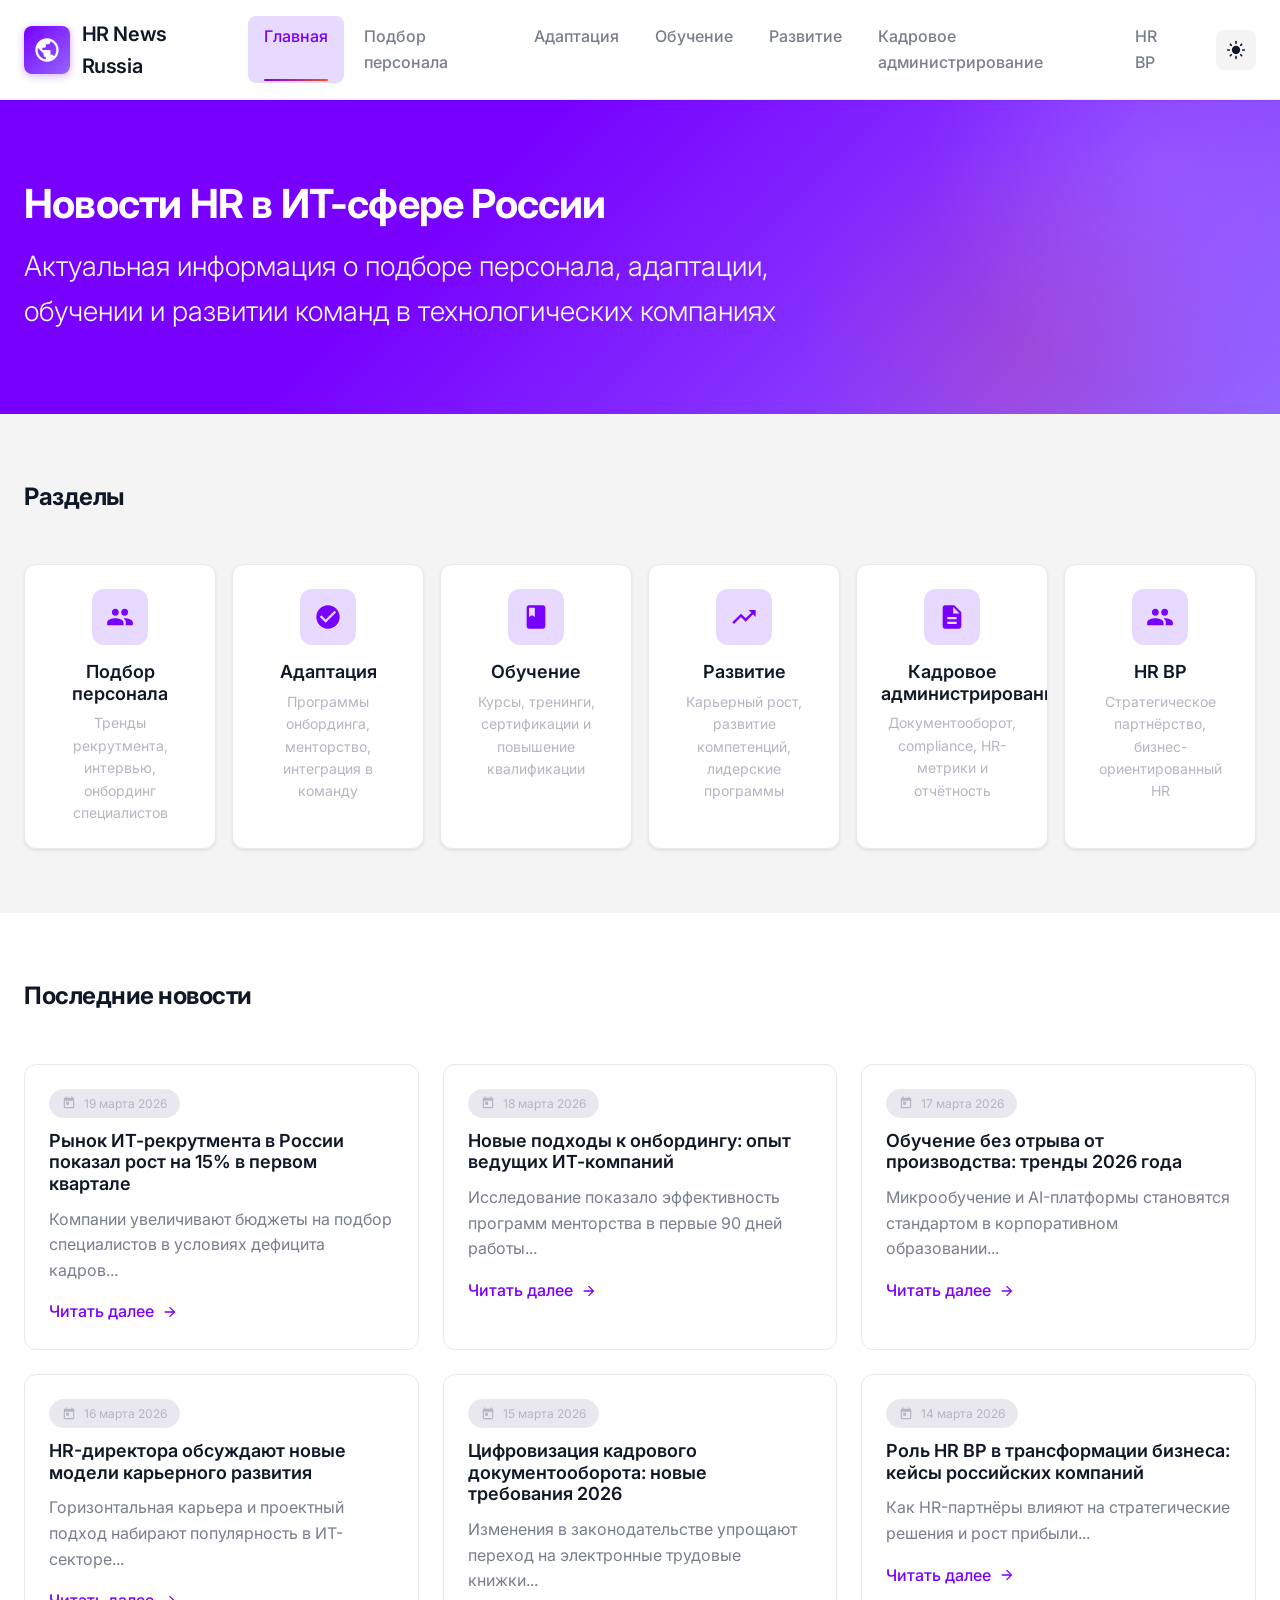
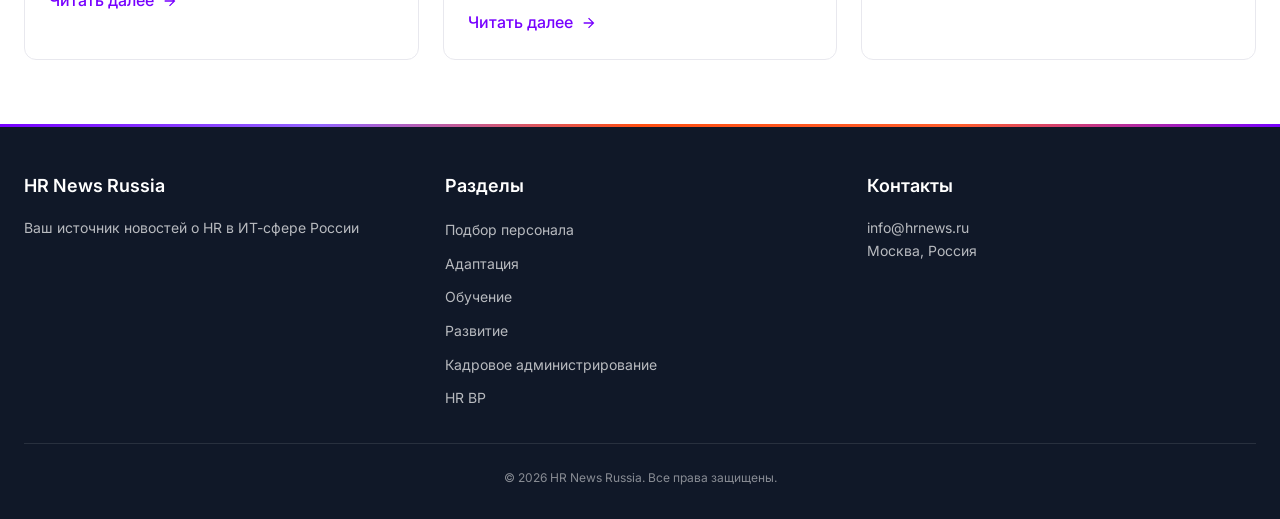
==== index.html @ 778531fd "Initial commit: HR News Russia website with Rostelecom design system" ====
<!DOCTYPE html>
<html lang="ru">
<head>
    <meta charset="UTF-8">
    <meta name="viewport" content="width=device-width, initial-scale=1.0">
    <title>HR News Russia — Новости HR в ИТ</title>
    <link rel="stylesheet" href="styles/main.css">
    <link rel="preconnect" href="https://fonts.googleapis.com">
    <link rel="preconnect" href="https://fonts.gstatic.com" crossorigin>
    <link href="https://fonts.googleapis.com/css2?family=Inter:wght@300;400;500;600;700&display=swap" rel="stylesheet">
</head>
<body>
    <!-- Header -->
    <header class="header">
        <div class="container">
            <div class="header-content">
                <div class="logo">
                    <div class="logo-icon">
                        <svg viewBox="0 0 24 24" xmlns="http://www.w3.org/2000/svg">
                            <path d="M12 2C6.48 2 2 6.48 2 12s4.48 10 10 10 10-4.48 10-10S17.52 2 12 2zm-1 17.93c-3.95-.49-7-3.85-7-7.93 0-.62.08-1.21.21-1.79L9 15v1c0 1.1.9 2 2 2v1.93zm6.9-2.54c-.26-.81-1-1.39-1.9-1.39h-1v-3c0-.55-.45-1-1-1H8v-2h2c.55 0 1-.45 1-1V7h2c1.1 0 2-.9 2-2v-.41c2.93 1.19 5 4.06 5 7.41 0 2.08-.8 3.97-2.1 5.39z"/>
                        </svg>
                    </div>
                    <span class="logo-text">HR News Russia</span>
                </div>
                <nav class="nav">
                    <a href="index.html" class="nav-link active">Главная</a>
                    <a href="pages/recruitment.html" class="nav-link">Подбор персонала</a>
                    <a href="pages/adaptation.html" class="nav-link">Адаптация</a>
                    <a href="pages/training.html" class="nav-link">Обучение</a>
                    <a href="pages/development.html" class="nav-link">Развитие</a>
                    <a href="pages/hr-admin.html" class="nav-link">Кадровое администрирование</a>
                    <a href="pages/hr-bp.html" class="nav-link">HR BP</a>
                </nav>
                <div style="display: flex; gap: 8px; align-items: center;">
                    <button class="theme-toggle" id="themeToggle" aria-label="Переключить тему">
                        <svg class="sun-icon" viewBox="0 0 24 24" xmlns="http://www.w3.org/2000/svg">
                            <path d="M12 7c-2.76 0-5 2.24-5 5s2.24 5 5 5 5-2.24 5-5-2.24-5-5-5zM2 13h2c.55 0 1-.45 1-1s-.45-1-1-1H2c-.55 0-1 .45-1 1s.45 1 1 1zm18 0h2c.55 0 1-.45 1-1s-.45-1-1-1h-2c-.55 0-1 .45-1 1s.45 1 1 1zM11 2v2c0 .55.45 1 1 1s1-.45 1-1V2c0-.55-.45-1-1-1s-1 .45-1 1zm0 18v2c0 .55.45 1 1 1s1-.45 1-1v-2c0-.55-.45-1-1-1s-1 .45-1 1zM5.99 4.58c-.39-.39-1.03-.39-1.41 0-.39.39-.39 1.03 0 1.41l1.06 1.06c.39.39 1.03.39 1.41 0s.39-1.03 0-1.41L5.99 4.58zm12.37 12.37c-.39-.39-1.03-.39-1.41 0-.39.39-.39 1.03 0 1.41l1.06 1.06c.39.39 1.03.39 1.41 0 .39-.39.39-1.03 0-1.41l-1.06-1.06zm1.06-10.96c.39-.39.39-1.03 0-1.41-.39-.39-1.03-.39-1.41 0l-1.06 1.06c-.39.39-.39 1.03 0 1.41s1.03.39 1.41 0l1.06-1.06zM7.05 18.36c.39-.39.39-1.03 0-1.41-.39-.39-1.03-.39-1.41 0l-1.06 1.06c-.39.39-.39 1.03 0 1.41s1.03.39 1.41 0l1.06-1.06z"/>
                        </svg>
                        <svg class="moon-icon" viewBox="0 0 24 24" xmlns="http://www.w3.org/2000/svg" style="display: none;">
                            <path d="M12 3c-4.97 0-9 4.03-9 9s4.03 9 9 9 9-4.03 9-9c0-.46-.04-.92-.1-1.36-.98 1.37-2.58 2.26-4.4 2.26-2.98 0-5.4-2.42-5.4-5.4 0-1.81.89-3.42 2.26-4.4-.44-.06-.9-.1-1.36-.1z"/>
                        </svg>
                    </button>
                    <button class="mobile-menu-btn" aria-label="Меню">
                        <span></span>
                        <span></span>
                        <span></span>
                    </button>
                </div>
            </div>
        </div>
    </header>

    <!-- Hero Section -->
    <section class="hero">
        <div class="container">
            <div class="hero-content">
                <h1 class="hero-title">Новости HR в ИТ-сфере России</h1>
                <p class="hero-subtitle">Актуальная информация о подборе персонала, адаптации, обучении и развитии команд в технологических компаниях</p>
            </div>
        </div>
    </section>

    <!-- Categories Grid -->
    <section class="categories">
        <div class="container">
            <h2 class="section-title">Разделы</h2>
            <div class="categories-grid stagger-animation">
                <a href="pages/recruitment.html" class="category-card">
                    <div class="category-icon">
                        <svg viewBox="0 0 24 24" xmlns="http://www.w3.org/2000/svg">
                            <path d="M16 11c1.66 0 2.99-1.34 2.99-3S17.66 5 16 5c-1.66 0-3 1.34-3 3s1.34 3 3 3zm-8 0c1.66 0 2.99-1.34 2.99-3S9.66 5 8 5C6.34 5 5 6.34 5 8s1.34 3 3 3zm0 2c-2.33 0-7 1.17-7 3.5V19h14v-2.5c0-2.33-4.67-3.5-7-3.5zm8 0c-.29 0-.62.02-.97.05 1.16.84 1.97 1.97 1.97 3.45V19h6v-2.5c0-2.33-4.67-3.5-7-3.5z"/>
                        </svg>
                    </div>
                    <h3 class="category-title">Подбор персонала</h3>
                    <p class="category-desc">Тренды рекрутмента, интервью, онбординг специалистов</p>
                </a>
                <a href="pages/adaptation.html" class="category-card">
                    <div class="category-icon">
                        <svg viewBox="0 0 24 24" xmlns="http://www.w3.org/2000/svg">
                            <path d="M12 2C6.48 2 2 6.48 2 12s4.48 10 10 10 10-4.48 10-10S17.52 2 12 2zm-2 15l-5-5 1.41-1.41L10 14.17l7.59-7.59L19 8l-9 9z"/>
                        </svg>
                    </div>
                    <h3 class="category-title">Адаптация</h3>
                    <p class="category-desc">Программы онбординга, менторство, интеграция в команду</p>
                </a>
                <a href="pages/training.html" class="category-card">
                    <div class="category-icon">
                        <svg viewBox="0 0 24 24" xmlns="http://www.w3.org/2000/svg">
                            <path d="M18 2H6c-1.1 0-2 .9-2 2v16c0 1.1.9 2 2 2h12c1.1 0 2-.9 2-2V4c0-1.1-.9-2-2-2zM6 4h5v8l-2.5-1.5L6 12V4z"/>
                        </svg>
                    </div>
                    <h3 class="category-title">Обучение</h3>
                    <p class="category-desc">Курсы, тренинги, сертификации и повышение квалификации</p>
                </a>
                <a href="pages/development.html" class="category-card">
                    <div class="category-icon">
                        <svg viewBox="0 0 24 24" xmlns="http://www.w3.org/2000/svg">
                            <path d="M16 6l2.29 2.29-4.88 4.88-4-4L2 16.59 3.41 18l6-6 4 4 6.3-6.29L22 12V6z"/>
                        </svg>
                    </div>
                    <h3 class="category-title">Развитие</h3>
                    <p class="category-desc">Карьерный рост, развитие компетенций, лидерские программы</p>
                </a>
                <a href="pages/hr-admin.html" class="category-card">
                    <div class="category-icon">
                        <svg viewBox="0 0 24 24" xmlns="http://www.w3.org/2000/svg">
                            <path d="M14 2H6c-1.1 0-1.99.9-1.99 2L4 20c0 1.1.89 2 1.99 2H18c1.1 0 2-.9 2-2V8l-6-6zm2 16H8v-2h8v2zm0-4H8v-2h8v2zm-3-5V3.5L18.5 9H13z"/>
                        </svg>
                    </div>
                    <h3 class="category-title">Кадровое администрирование</h3>
                    <p class="category-desc">Документооборот, compliance, HR-метрики и отчётность</p>
                </a>
                <a href="pages/hr-bp.html" class="category-card">
                    <div class="category-icon">
                        <svg viewBox="0 0 24 24" xmlns="http://www.w3.org/2000/svg">
                            <path d="M16 11c1.66 0 2.99-1.34 2.99-3S17.66 5 16 5c-1.66 0-3 1.34-3 3s1.34 3 3 3zm-8 0c1.66 0 2.99-1.34 2.99-3S9.66 5 8 5C6.34 5 5 6.34 5 8s1.34 3 3 3zm0 2c-2.33 0-7 1.17-7 3.5V19h14v-2.5c0-2.33-4.67-3.5-7-3.5zm8 0c-.29 0-.62.02-.97.05 1.16.84 1.97 1.97 1.97 3.45V19h6v-2.5c0-2.33-4.67-3.5-7-3.5z"/>
                        </svg>
                    </div>
                    <h3 class="category-title">HR BP</h3>
                    <p class="category-desc">Стратегическое партнёрство, бизнес-ориентированный HR</p>
                </a>
            </div>
        </div>
    </section>

    <!-- Latest News -->
    <section class="latest-news">
        <div class="container">
            <h2 class="section-title">Последние новости</h2>
            <div class="news-grid stagger-animation">
                <article class="news-card animate-fade-in-up">
                    <div class="news-date">
                        <svg viewBox="0 0 24 24" xmlns="http://www.w3.org/2000/svg">
                            <path d="M19 3h-1V1h-2v2H8V1H6v2H5c-1.11 0-1.99.9-1.99 2L3 19c0 1.1.89 2 2 2h14c1.1 0 2-.9 2-2V5c0-1.1-.9-2-2-2zm0 16H5V8h14v11zM7 10h5v5H7z"/>
                        </svg>
                        19 марта 2026
                    </div>
                    <h3 class="news-title">Рынок ИТ-рекрутмента в России показал рост на 15% в первом квартале</h3>
                    <p class="news-excerpt">Компании увеличивают бюджеты на подбор специалистов в условиях дефицита кадров...</p>
                    <a href="pages/recruitment.html" class="news-link">
                        Читать далее
                        <svg viewBox="0 0 24 24" xmlns="http://www.w3.org/2000/svg">
                            <path d="M12 4l-1.41 1.41L16.17 11H4v2h12.17l-5.58 5.59L12 20l8-8z"/>
                        </svg>
                    </a>
                </article>
                <article class="news-card animate-fade-in-up">
                    <div class="news-date">
                        <svg viewBox="0 0 24 24" xmlns="http://www.w3.org/2000/svg">
                            <path d="M19 3h-1V1h-2v2H8V1H6v2H5c-1.11 0-1.99.9-1.99 2L3 19c0 1.1.89 2 2 2h14c1.1 0 2-.9 2-2V5c0-1.1-.9-2-2-2zm0 16H5V8h14v11zM7 10h5v5H7z"/>
                        </svg>
                        18 марта 2026
                    </div>
                    <h3 class="news-title">Новые подходы к онбордингу: опыт ведущих ИТ-компаний</h3>
                    <p class="news-excerpt">Исследование показало эффективность программ менторства в первые 90 дней работы...</p>
                    <a href="pages/adaptation.html" class="news-link">
                        Читать далее
                        <svg viewBox="0 0 24 24" xmlns="http://www.w3.org/2000/svg">
                            <path d="M12 4l-1.41 1.41L16.17 11H4v2h12.17l-5.58 5.59L12 20l8-8z"/>
                        </svg>
                    </a>
                </article>
                <article class="news-card animate-fade-in-up">
                    <div class="news-date">
                        <svg viewBox="0 0 24 24" xmlns="http://www.w3.org/2000/svg">
                            <path d="M19 3h-1V1h-2v2H8V1H6v2H5c-1.11 0-1.99.9-1.99 2L3 19c0 1.1.89 2 2 2h14c1.1 0 2-.9 2-2V5c0-1.1-.9-2-2-2zm0 16H5V8h14v11zM7 10h5v5H7z"/>
                        </svg>
                        17 марта 2026
                    </div>
                    <h3 class="news-title">Обучение без отрыва от производства: тренды 2026 года</h3>
                    <p class="news-excerpt">Микрообучение и AI-платформы становятся стандартом в корпоративном образовании...</p>
                    <a href="pages/training.html" class="news-link">
                        Читать далее
                        <svg viewBox="0 0 24 24" xmlns="http://www.w3.org/2000/svg">
                            <path d="M12 4l-1.41 1.41L16.17 11H4v2h12.17l-5.58 5.59L12 20l8-8z"/>
                        </svg>
                    </a>
                </article>
                <article class="news-card animate-fade-in-up">
                    <div class="news-date">
                        <svg viewBox="0 0 24 24" xmlns="http://www.w3.org/2000/svg">
                            <path d="M19 3h-1V1h-2v2H8V1H6v2H5c-1.11 0-1.99.9-1.99 2L3 19c0 1.1.89 2 2 2h14c1.1 0 2-.9 2-2V5c0-1.1-.9-2-2-2zm0 16H5V8h14v11zM7 10h5v5H7z"/>
                        </svg>
                        16 марта 2026
                    </div>
                    <h3 class="news-title">HR-директора обсуждают новые модели карьерного развития</h3>
                    <p class="news-excerpt">Горизонтальная карьера и проектный подход набирают популярность в ИТ-секторе...</p>
                    <a href="pages/development.html" class="news-link">
                        Читать далее
                        <svg viewBox="0 0 24 24" xmlns="http://www.w3.org/2000/svg">
                            <path d="M12 4l-1.41 1.41L16.17 11H4v2h12.17l-5.58 5.59L12 20l8-8z"/>
                        </svg>
                    </a>
                </article>
                <article class="news-card animate-fade-in-up">
                    <div class="news-date">
                        <svg viewBox="0 0 24 24" xmlns="http://www.w3.org/2000/svg">
                            <path d="M19 3h-1V1h-2v2H8V1H6v2H5c-1.11 0-1.99.9-1.99 2L3 19c0 1.1.89 2 2 2h14c1.1 0 2-.9 2-2V5c0-1.1-.9-2-2-2zm0 16H5V8h14v11zM7 10h5v5H7z"/>
                        </svg>
                        15 марта 2026
                    </div>
                    <h3 class="news-title">Цифровизация кадрового документооборота: новые требования 2026</h3>
                    <p class="news-excerpt">Изменения в законодательстве упрощают переход на электронные трудовые книжки...</p>
                    <a href="pages/hr-admin.html" class="news-link">
                        Читать далее
                        <svg viewBox="0 0 24 24" xmlns="http://www.w3.org/2000/svg">
                            <path d="M12 4l-1.41 1.41L16.17 11H4v2h12.17l-5.58 5.59L12 20l8-8z"/>
                        </svg>
                    </a>
                </article>
                <article class="news-card animate-fade-in-up">
                    <div class="news-date">
                        <svg viewBox="0 0 24 24" xmlns="http://www.w3.org/2000/svg">
                            <path d="M19 3h-1V1h-2v2H8V1H6v2H5c-1.11 0-1.99.9-1.99 2L3 19c0 1.1.89 2 2 2h14c1.1 0 2-.9 2-2V5c0-1.1-.9-2-2-2zm0 16H5V8h14v11zM7 10h5v5H7z"/>
                        </svg>
                        14 марта 2026
                    </div>
                    <h3 class="news-title">Роль HR BP в трансформации бизнеса: кейсы российских компаний</h3>
                    <p class="news-excerpt">Как HR-партнёры влияют на стратегические решения и рост прибыли...</p>
                    <a href="pages/hr-bp.html" class="news-link">
                        Читать далее
                        <svg viewBox="0 0 24 24" xmlns="http://www.w3.org/2000/svg">
                            <path d="M12 4l-1.41 1.41L16.17 11H4v2h12.17l-5.58 5.59L12 20l8-8z"/>
                        </svg>
                    </a>
                </article>
            </div>
        </div>
    </section>

    <!-- Footer -->
    <footer class="footer">
        <div class="container">
            <div class="footer-content">
                <div class="footer-section">
                    <h4>HR News Russia</h4>
                    <p>Ваш источник новостей о HR в ИТ-сфере России</p>
                </div>
                <div class="footer-section">
                    <h4>Разделы</h4>
                    <ul>
                        <li><a href="pages/recruitment.html">Подбор персонала</a></li>
                        <li><a href="pages/adaptation.html">Адаптация</a></li>
                        <li><a href="pages/training.html">Обучение</a></li>
                        <li><a href="pages/development.html">Развитие</a></li>
                        <li><a href="pages/hr-admin.html">Кадровое администрирование</a></li>
                        <li><a href="pages/hr-bp.html">HR BP</a></li>
                    </ul>
                </div>
                <div class="footer-section">
                    <h4>Контакты</h4>
                    <p>info@hrnews.ru</p>
                    <p>Москва, Россия</p>
                </div>
            </div>
            <div class="footer-bottom">
                <p>&copy; 2026 HR News Russia. Все права защищены.</p>
            </div>
        </div>
    </footer>

    <script src="scripts/main.js"></script>
</body>
</html>
---- styles/main.css ----
/* ===================================
   HR News Russia — Rostelecom Design System
   https://design.rt.ru/gen2/
   
   Цветовая схема: Комплементарная (Purple + Orange-Red)
   Правило 60-30-10: 60% основной, 30% вторичный, 10% акцент
   =================================== */

/* ===================================
   CSS Variables — Rostelecom Theme
   =================================== */
:root {
    /* ===== Primary Colors — Rostelecom Official Palette ===== */
    /* Primary 1 (Purple) — основной брендовый цвет */
    --primary-1-day: #7700FF;
    --primary-1-night: #9466FF;
    --primary-1-light: #B380FF;
    --primary-1-lighter: #D4B3FF;
    --primary-1-lightest: #E8D9FF;
    
    /* Primary 2 (Orange-Red) — вторичный брендовый цвет */
    --primary-2-day: #FF4F12;
    --primary-2-night: #FF5E2D;
    --primary-2-light: #FF7A50;
    --primary-2-lighter: #FF9B7A;
    --primary-2-lightest: #FFC4B3;
    
    /* ===== Secondary Colors — Rostelecom Official Palette ===== */
    /* Secondary 1 (Teal/Green) */
    --secondary-1-day: #29CCA3;
    --secondary-1-night: #16D9A6;
    --secondary-1-light: #4AE5B8;
    --secondary-1-lighter: #7EEFD0;
    --secondary-1-lightest: #B8F8E8;
    
    /* Secondary 2 (Blue) */
    --secondary-2-day: #2F9AFF;
    --secondary-2-night: #40A2FF;
    --secondary-2-light: #5AADFF;
    --secondary-2-lighter: #85C2FF;
    --secondary-2-lightest: #BDE0FF;
    
    /* ===== System UI Colors — Rostelecom Official Palette ===== */
    /* Success (Green) */
    --success-day: #00D359;
    --success-night: #26DA72;
    --success-light: #4AE58A;
    --success-bg: #E6F9ED;
    
    /* Error (Red) */
    --error-day: #FF0C0C;
    --error-night: #FF4747;
    --error-light: #FF6B6B;
    --error-bg: #FFE6E6;
    
    /* Warning (Yellow/Amber) */
    --warning-day: #FFB608;
    --warning-night: #FFCA00;
    --warning-light: #FFD633;
    --warning-bg: #FFF8E6;
    
    /* Info (Blue) */
    --info-day: #0042ED;
    --info-night: #4075FF;
    --info-light: #6B91FF;
    --info-bg: #E6EBFF;
    
    /* ===== Grayscale Palette — Rostelecom Official ===== */
    --black: #101828;        /* 100% */
    --grey-95: #1D2533;      /* 95% */
    --grey-90: #272F3D;      /* 90% */
    --grey-80: #3D4555;      /* 80% */
    --grey-60: #797E8B;      /* 60% */
    --grey-40: #B5B7C0;      /* 40% */
    --grey-20: #D3D4DB;      /* 20% */
    --grey-10: #E8E8EE;      /* 10% */
    --grey-5: #F4F4F5;       /* 5% */
    --white: #FFFFFF;        /* 0% */
    
    /* ===== Transparent Palette — For Light Theme ===== */
    --transparent-100: rgba(16, 24, 40, 1);
    --transparent-75: rgba(16, 24, 40, 0.7);
    --transparent-50: rgba(16, 24, 40, 0.5);
    --transparent-25: rgba(16, 24, 40, 0.25);
    --transparent-10: rgba(16, 24, 40, 0.1);
    --transparent-5: rgba(16, 24, 40, 0.05);
    --transparent-3: rgba(16, 24, 40, 0.025);
    
    /* ===== Semantic Color Variables — Rostelecom IT Company Scheme ===== */
    /* Primary: Purple — креативность, инновации, технологии */
    --color-primary: var(--primary-1-day);
    --color-primary-hover: var(--primary-1-light);
    --color-primary-active: var(--primary-1-day);
    --color-primary-light: var(--primary-1-lightest);
    --color-primary-bg: var(--primary-1-lightest);
    --color-primary-night: var(--primary-1-night);
    
    /* Secondary: Orange-Red — энергия, действие, CTA */
    --color-secondary: var(--primary-2-day);
    --color-secondary-hover: var(--primary-2-light);
    --color-secondary-active: var(--primary-2-day);
    --color-secondary-light: var(--primary-2-lightest);
    --color-secondary-bg: var(--primary-2-lightest);
    --color-secondary-night: var(--primary-2-night);
    
    /* Accent Colors */
    --color-accent: var(--secondary-1-day);
    --color-accent-hover: var(--secondary-1-light);
    --color-accent-night: var(--secondary-1-night);
    
    --color-accent-2: var(--secondary-2-day);
    --color-accent-2-hover: var(--secondary-2-light);
    --color-accent-2-night: var(--secondary-2-night);
    
    /* Functional Colors */
    --color-success: var(--success-day);
    --color-success-bg: var(--success-bg);
    --color-success-night: var(--success-night);
    
    --color-error: var(--error-day);
    --color-error-bg: var(--error-bg);
    --color-error-night: var(--error-night);
    
    --color-warning: var(--warning-day);
    --color-warning-bg: var(--warning-bg);
    --color-warning-night: var(--warning-night);
    
    --color-info: var(--info-night);
    --color-info-bg: var(--info-bg);
    --color-info-day: var(--info-day);
    
    /* Background Colors — Light Theme */
    --color-bg-primary: var(--white);
    --color-bg-secondary: var(--grey-5);
    --color-bg-tertiary: var(--grey-10);
    --color-bg-elevated: var(--white);
    --color-bg-inverse: var(--black);
    --color-bg-brand: var(--color-primary);
    
    /* Text Colors — Light Theme */
    --color-text-primary: var(--black);
    --color-text-secondary: var(--grey-60);
    --color-text-tertiary: var(--grey-40);
    --color-text-inverse: var(--white);
    --color-text-link: var(--color-primary);
    --color-text-link-hover: var(--color-primary-hover);
    --color-text-brand: var(--color-primary);
    
    /* Border Colors — Light Theme */
    --color-border-primary: var(--grey-20);
    --color-border-secondary: var(--grey-10);
    --color-border-inverse: var(--grey-40);
    --color-border-brand: var(--color-primary);
    --color-border-focus: var(--color-primary);
    
    /* ===== Typography — Rostelecom System ===== */
    --font-family: 'Inter', -apple-system, BlinkMacSystemFont, 'Segoe UI', Roboto, Helvetica, Arial, sans-serif;
    
    /* Font Sizes */
    --font-size-display: 3.5rem;    /* 56px */
    --font-size-title: 2.5rem;      /* 40px */
    --font-size-headline: 1.75rem;  /* 28px */
    --font-size-title-1: 1.5rem;    /* 24px */
    --font-size-title-2: 1.25rem;   /* 20px */
    --font-size-title-3: 1.125rem;  /* 18px */
    --font-size-body: 1rem;         /* 16px */
    --font-size-caption: 0.875rem;  /* 14px */
    --font-size-small: 0.75rem;     /* 12px */
    
    /* Font Weights */
    --font-weight-light: 300;
    --font-weight-regular: 400;
    --font-weight-medium: 500;
    --font-weight-semibold: 600;
    --font-weight-bold: 700;
    
    /* Line Heights */
    --line-height-tight: 1.2;
    --line-height-normal: 1.4;
    --line-height-relaxed: 1.6;
    
    /* Letter Spacing */
    --letter-spacing-tight: -0.02em;
    --letter-spacing-normal: 0;
    --letter-spacing-wide: 0.02em;
    
    /* ===== Spacing ===== */
    --spacing-0: 0;
    --spacing-1: 4px;
    --spacing-2: 8px;
    --spacing-3: 12px;
    --spacing-4: 16px;
    --spacing-5: 20px;
    --spacing-6: 24px;
    --spacing-7: 28px;
    --spacing-8: 32px;
    --spacing-10: 40px;
    --spacing-12: 48px;
    --spacing-16: 64px;
    --spacing-20: 80px;
    --spacing-24: 96px;
    
    /* ===== Border Radius ===== */
    --radius-xs: 4px;
    --radius-s: 8px;
    --radius-m: 12px;
    --radius-l: 16px;
    --radius-xl: 20px;
    --radius-full: 9999px;
    
    /* ===== Shadows ===== */
    --shadow-xs: 0 1px 2px rgba(0, 0, 0, 0.05);
    --shadow-s: 0 2px 4px rgba(0, 0, 0, 0.06), 0 1px 2px rgba(0, 0, 0, 0.04);
    --shadow-m: 0 4px 8px rgba(0, 0, 0, 0.08), 0 2px 4px rgba(0, 0, 0, 0.04);
    --shadow-l: 0 8px 16px rgba(0, 0, 0, 0.1), 0 4px 8px rgba(0, 0, 0, 0.05);
    --shadow-xl: 0 16px 32px rgba(0, 0, 0, 0.12), 0 8px 16px rgba(0, 0, 0, 0.06);
    
    /* ===== Transitions & Animation ===== */
    --transition-fast: 150ms cubic-bezier(0.4, 0, 0.2, 1);
    --transition-normal: 250ms cubic-bezier(0.4, 0, 0.2, 1);
    --transition-slow: 350ms cubic-bezier(0.4, 0, 0.2, 1);
    
    /* ===== Container ===== */
    --container-max: 1280px;
    --container-padding: var(--spacing-6);
    
    /* ===== Z-index layers ===== */
    --z-dropdown: 100;
    --z-sticky: 200;
    --z-modal: 300;
    --z-tooltip: 400;
}

/* ===== Dark Theme — Rostelecom IT Company Official Palette ===== */
.theme-dark {
    /* Background Colors — Dark Theme */
    --color-bg-primary: var(--black);
    --color-bg-secondary: var(--grey-95);
    --color-bg-tertiary: var(--grey-90);
    --color-bg-elevated: var(--grey-95);
    
    /* Text Colors — Dark Theme */
    --color-text-primary: var(--white);
    --color-text-secondary: var(--grey-40);
    --color-text-tertiary: var(--grey-60);
    --color-text-link: var(--primary-1-night);
    --color-text-link-hover: var(--primary-1-light);
    
    /* Border Colors — Dark Theme */
    --color-border-primary: var(--grey-80);
    --color-border-secondary: var(--grey-90);
    
    /* Brand Colors — Dark Theme */
    --color-primary: var(--primary-1-night);
    --color-primary-hover: var(--primary-1-light);
    --color-primary-light: rgba(148, 102, 255, 0.15);
    --color-primary-bg: rgba(148, 102, 255, 0.1);
    
    --color-secondary: var(--primary-2-night);
    --color-secondary-hover: var(--primary-2-light);
    --color-secondary-light: rgba(255, 94, 45, 0.15);
    --color-secondary-bg: rgba(255, 94, 45, 0.1);
    
    /* Accent Colors — Dark Theme */
    --color-accent: var(--secondary-1-night);
    --color-accent-hover: var(--secondary-1-light);
    
    --color-accent-2: var(--secondary-2-night);
    --color-accent-2-hover: var(--secondary-2-light);
    
    /* Functional Colors — Dark Theme */
    --color-success: var(--success-night);
    --color-success-bg: rgba(38, 218, 114, 0.15);
    
    --color-error: var(--error-night);
    --color-error-bg: rgba(255, 71, 71, 0.15);
    
    --color-warning: var(--warning-night);
    --color-warning-bg: rgba(255, 202, 0, 0.15);
    
    --color-info: var(--info-night);
    --color-info-bg: rgba(64, 117, 255, 0.15);
}

/* ===== Media Queries for Dark Theme ===== */
@media (prefers-color-scheme: dark) {
    :root:not(.theme-light) {
        /* Background Colors — Dark Theme */
        --color-bg-primary: var(--black);
        --color-bg-secondary: var(--grey-95);
        --color-bg-tertiary: var(--grey-90);
        --color-bg-elevated: var(--grey-95);
        
        /* Text Colors — Dark Theme */
        --color-text-primary: var(--white);
        --color-text-secondary: var(--grey-40);
        --color-text-tertiary: var(--grey-60);
        --color-text-link: var(--primary-1-night);
        --color-text-link-hover: var(--primary-1-light);
        
        /* Border Colors — Dark Theme */
        --color-border-primary: var(--grey-80);
        --color-border-secondary: var(--grey-90);
        
        /* Brand Colors — Dark Theme */
        --color-primary: var(--primary-1-night);
        --color-primary-hover: var(--primary-1-light);
        --color-primary-light: rgba(148, 102, 255, 0.15);
        --color-primary-bg: rgba(148, 102, 255, 0.1);
        
        --color-secondary: var(--primary-2-night);
        --color-secondary-hover: var(--primary-2-light);
        --color-secondary-light: rgba(255, 94, 45, 0.15);
        --color-secondary-bg: rgba(255, 94, 45, 0.1);
        
        /* Accent Colors — Dark Theme */
        --color-accent: var(--secondary-1-night);
        --color-accent-hover: var(--secondary-1-light);
        
        --color-accent-2: var(--secondary-2-night);
        --color-accent-2-hover: var(--secondary-2-light);
        
        /* Functional Colors — Dark Theme */
        --color-success: var(--success-night);
        --color-success-bg: rgba(38, 218, 114, 0.15);
        
        --color-error: var(--error-night);
        --color-error-bg: rgba(255, 71, 71, 0.15);
        
        --color-warning: var(--warning-night);
        --color-warning-bg: rgba(255, 202, 0, 0.15);
        
        --color-info: var(--info-night);
        --color-info-bg: rgba(64, 117, 255, 0.15);
    }
}

/* ===== Reset & Base ===== */
*, *::before, *::after {
    box-sizing: border-box;
    margin: 0;
    padding: 0;
}

html {
    font-size: 16px;
    scroll-behavior: smooth;
    -webkit-font-smoothing: antialiased;
    -moz-osx-font-smoothing: grayscale;
}

body {
    font-family: var(--font-family);
    font-size: var(--font-size-body);
    font-weight: var(--font-weight-regular);
    line-height: var(--line-height-relaxed);
    color: var(--color-text-primary);
    background-color: var(--color-bg-primary);
    min-height: 100vh;
    display: flex;
    flex-direction: column;
    transition: background-color var(--transition-normal), color var(--transition-normal);
}

a {
    color: var(--color-text-link);
    text-decoration: none;
    transition: color var(--transition-fast);
}

a:hover {
    color: var(--color-text-link-hover);
}

ul, ol {
    list-style: none;
}

img {
    max-width: 100%;
    height: auto;
    display: block;
}

button {
    font-family: inherit;
    cursor: pointer;
    border: none;
    background: none;
}

/* ===== Container ===== */
.container {
    max-width: var(--container-max);
    margin: 0 auto;
    padding: 0 var(--container-padding);
}

/* ===================================
   Header
   =================================== */
.header {
    background: var(--color-bg-elevated);
    border-bottom: 1px solid var(--color-border-secondary);
    position: sticky;
    top: 0;
    z-index: var(--z-sticky);
    box-shadow: var(--shadow-xs);
    transition: all var(--transition-normal);
    backdrop-filter: blur(10px);
    background: rgba(255, 255, 255, 0.95);
}

.theme-dark .header {
    background: rgba(15, 20, 25, 0.95);
}

.header-content {
    display: flex;
    align-items: center;
    justify-content: space-between;
    padding: var(--spacing-4) 0;
    gap: var(--spacing-6);
}

.logo {
    display: flex;
    align-items: center;
    gap: var(--spacing-3);
}

.logo-icon {
    display: flex;
    align-items: center;
    justify-content: center;
    width: 48px;
    height: 48px;
    background: linear-gradient(135deg, var(--primary-1-day), var(--primary-1-night));
    border-radius: var(--radius-s);
    transition: all var(--transition-normal);
    box-shadow: 0 2px 8px rgba(119, 0, 255, 0.3);
}

.logo-icon svg {
    width: 28px;
    height: 28px;
    fill: white;
}

.logo:hover .logo-icon {
    transform: scale(1.05) rotate(3deg);
    box-shadow: 0 4px 12px rgba(119, 0, 255, 0.4);
}

.logo-text {
    font-size: var(--font-size-title-2);
    font-weight: var(--font-weight-semibold);
    color: var(--color-text-primary);
    letter-spacing: var(--letter-spacing-tight);
}

.nav {
    display: flex;
    gap: var(--spacing-1);
}

.nav-link {
    padding: var(--spacing-2) var(--spacing-4);
    font-size: var(--font-size-body);
    font-weight: var(--font-weight-medium);
    color: var(--color-text-secondary);
    border-radius: var(--radius-s);
    transition: all var(--transition-fast);
    position: relative;
}

.nav-link::after {
    content: '';
    position: absolute;
    bottom: 2px;
    left: var(--spacing-4);
    right: var(--spacing-4);
    height: 2px;
    background: linear-gradient(90deg, var(--color-primary), var(--color-secondary));
    border-radius: var(--radius-full);
    transform: scaleX(0);
    transition: transform var(--transition-fast);
}

.nav-link:hover {
    color: var(--color-primary);
    background: var(--color-bg-tertiary);
}

.nav-link:hover::after {
    transform: scaleX(1);
}

.nav-link.active {
    color: var(--color-primary);
    background: var(--color-primary-bg);
}

.nav-link.active::after {
    transform: scaleX(1);
}

.mobile-menu-btn {
    display: none;
    flex-direction: column;
    gap: 5px;
    padding: var(--spacing-2);
    width: 40px;
    height: 40px;
    align-items: center;
    justify-content: center;
    border-radius: var(--radius-s);
    transition: background var(--transition-fast);
}

.mobile-menu-btn:hover {
    background: var(--color-bg-secondary);
}

.mobile-menu-btn span {
    width: 20px;
    height: 2px;
    background: var(--color-text-primary);
    border-radius: var(--radius-full);
    transition: all var(--transition-fast);
}

/* ===================================
   Hero Section
   =================================== */
.hero {
    background: linear-gradient(135deg, var(--primary-1-day) 0%, var(--primary-1-day) 35%, var(--primary-1-night) 100%);
    padding: var(--spacing-20) 0;
    color: white;
    position: relative;
    overflow: hidden;
}

.hero::before {
    content: '';
    position: absolute;
    top: 0;
    right: 0;
    width: 50%;
    height: 100%;
    background: 
        radial-gradient(circle at 80% 20%, rgba(255, 255, 255, 0.1) 0%, transparent 40%),
        radial-gradient(circle at 60% 80%, rgba(255, 79, 18, 0.15) 0%, transparent 50%);
    animation: gradientShift 15s ease infinite;
}

@keyframes gradientShift {
    0%, 100% { opacity: 0.5; transform: scale(1); }
    50% { opacity: 0.8; transform: scale(1.1); }
}

.hero-content {
    max-width: 800px;
    position: relative;
    z-index: 1;
}

.hero-title {
    font-size: var(--font-size-title);
    font-weight: var(--font-weight-bold);
    line-height: var(--line-height-tight);
    margin-bottom: var(--spacing-4);
    letter-spacing: var(--letter-spacing-tight);
    animation: fadeInUp 0.8s ease-out;
}

.hero-subtitle {
    font-size: var(--font-size-headline);
    font-weight: var(--font-weight-light);
    line-height: var(--line-height-relaxed);
    opacity: 0.95;
    animation: fadeInUp 0.8s ease-out 0.2s both;
}

/* ===================================
   Section Titles
   =================================== */
.section-title {
    font-size: var(--font-size-title-1);
    font-weight: var(--font-weight-bold);
    color: var(--color-text-primary);
    margin-bottom: var(--spacing-8);
    position: relative;
    padding-bottom: var(--spacing-4);
    letter-spacing: var(--letter-spacing-tight);
}

.section-title::after {
    content: '';
    position: absolute;
    bottom: 0;
    left: 0;
    width: 48px;
    height: 4px;
    background: linear-gradient(90deg, var(--color-primary), var(--blue-500));
    border-radius: var(--radius-full);
}

/* ===================================
   Categories Section
   =================================== */
.categories {
    padding: var(--spacing-16) 0;
    background: var(--color-bg-secondary);
}

.categories-grid {
    display: grid;
    grid-template-columns: repeat(6, 1fr);
    gap: var(--spacing-4);
}

.category-card {
    background: var(--color-bg-elevated);
    padding: var(--spacing-6);
    border-radius: var(--radius-m);
    box-shadow: var(--shadow-s);
    transition: all var(--transition-normal);
    text-align: center;
    border: 1px solid var(--color-border-secondary);
    position: relative;
    overflow: hidden;
}

.category-card::before {
    content: '';
    position: absolute;
    top: 0;
    left: 0;
    right: 0;
    height: 3px;
    background: linear-gradient(90deg, var(--color-primary) 0%, var(--color-secondary) 100%);
    transform: scaleX(0);
    transition: transform var(--transition-normal);
}

.category-card:hover {
    transform: translateY(-4px);
    box-shadow: var(--shadow-l);
    border-color: var(--color-primary);
}

.category-card:hover::before {
    transform: scaleX(1);
}

.category-icon {
    width: 56px;
    height: 56px;
    margin: 0 auto var(--spacing-4);
    display: flex;
    align-items: center;
    justify-content: center;
    background: var(--color-primary-bg);
    border-radius: var(--radius-m);
    transition: all var(--transition-normal);
}

.category-card:hover .category-icon {
    background: linear-gradient(135deg, var(--color-primary), var(--primary-1-night));
    transform: scale(1.1) rotate(5deg);
}

.category-icon svg {
    width: 28px;
    height: 28px;
    fill: var(--color-primary);
    transition: fill var(--transition-fast);
}

.category-card:hover .category-icon svg {
    fill: white;
}

.category-title {
    font-size: var(--font-size-title-3);
    font-weight: var(--font-weight-semibold);
    color: var(--color-text-primary);
    margin-bottom: var(--spacing-2);
    line-height: var(--line-height-tight);
}

.category-desc {
    font-size: var(--font-size-caption);
    color: var(--color-text-tertiary);
    line-height: var(--line-height-relaxed);
}

/* ===================================
   Latest News Section
   =================================== */
.latest-news {
    padding: var(--spacing-16) 0;
    background: var(--color-bg-primary);
}

.news-grid {
    display: grid;
    grid-template-columns: repeat(3, 1fr);
    gap: var(--spacing-6);
}

.news-card {
    background: var(--color-bg-elevated);
    border: 1px solid var(--color-border-secondary);
    border-radius: var(--radius-m);
    padding: var(--spacing-6);
    transition: all var(--transition-normal);
    position: relative;
    overflow: hidden;
}

.news-card::after {
    content: '';
    position: absolute;
    bottom: 0;
    left: 0;
    right: 0;
    height: 3px;
    background: linear-gradient(90deg, var(--color-primary) 0%, var(--color-secondary) 100%);
    transform: scaleX(0);
    transition: transform var(--transition-normal);
}

.news-card:hover {
    box-shadow: var(--shadow-l);
    border-color: var(--color-primary);
    transform: translateY(-4px);
}

.news-card:hover::after {
    transform: scaleX(1);
}

.news-date {
    display: inline-flex;
    align-items: center;
    gap: var(--spacing-2);
    font-size: var(--font-size-small);
    color: var(--color-text-tertiary);
    margin-bottom: var(--spacing-3);
    padding: var(--spacing-1) var(--spacing-3);
    background: var(--color-bg-tertiary);
    border-radius: var(--radius-full);
    border: 1px solid var(--color-border-secondary);
}

.news-date svg {
    width: 14px;
    height: 14px;
    fill: currentColor;
}

.news-title {
    font-size: var(--font-size-title-3);
    font-weight: var(--font-weight-semibold);
    color: var(--color-text-primary);
    margin-bottom: var(--spacing-3);
    line-height: var(--line-height-tight);
    transition: color var(--transition-fast);
}

.news-card:hover .news-title {
    color: var(--color-primary);
}

.news-excerpt {
    font-size: var(--font-size-body);
    color: var(--color-text-secondary);
    line-height: var(--line-height-relaxed);
    margin-bottom: var(--spacing-4);
}

.news-link {
    display: inline-flex;
    align-items: center;
    gap: var(--spacing-2);
    font-size: var(--font-size-body);
    font-weight: var(--font-weight-medium);
    color: var(--color-primary);
    transition: all var(--transition-fast);
}

.news-link svg {
    width: 16px;
    height: 16px;
    fill: currentColor;
    transition: transform var(--transition-fast);
}

.news-link:hover {
    color: var(--color-primary-hover);
}

.news-link:hover svg {
    transform: translateX(4px);
}

/* ===================================
   Footer
   =================================== */
.footer {
    background: var(--color-bg-inverse);
    color: white;
    padding: var(--spacing-12) 0 var(--spacing-8);
    margin-top: auto;
    position: relative;
    overflow: hidden;
}

.footer::before {
    content: '';
    position: absolute;
    top: 0;
    left: 0;
    right: 0;
    height: 3px;
    background: linear-gradient(90deg, 
        var(--color-primary) 0%, 
        var(--primary-1-night) 25%, 
        var(--color-secondary) 50%, 
        var(--primary-2-night) 75%, 
        var(--color-primary) 100%);
}

.footer-content {
    display: grid;
    grid-template-columns: repeat(3, 1fr);
    gap: var(--spacing-8);
    margin-bottom: var(--spacing-8);
}

.footer-section h4 {
    font-size: var(--font-size-title-3);
    font-weight: var(--font-weight-semibold);
    margin-bottom: var(--spacing-4);
    color: white;
}

.footer-section p {
    font-size: var(--font-size-caption);
    color: rgba(255, 255, 255, 0.7);
    line-height: var(--line-height-relaxed);
}

.footer-section ul {
    display: flex;
    flex-direction: column;
    gap: var(--spacing-2);
}

.footer-section ul a {
    color: rgba(255, 255, 255, 0.7);
    font-size: var(--font-size-caption);
    transition: color var(--transition-fast);
    padding: var(--spacing-1) 0;
}

.footer-section ul a:hover {
    color: white;
    padding-left: var(--spacing-2);
}

.footer-bottom {
    border-top: 1px solid rgba(255, 255, 255, 0.1);
    padding-top: var(--spacing-6);
    text-align: center;
}

.footer-bottom p {
    font-size: var(--font-size-small);
    color: rgba(255, 255, 255, 0.5);
}

/* ===================================
   Page Header (for inner pages)
   =================================== */
.page-header {
    background: linear-gradient(135deg, var(--primary-1-day) 0%, var(--primary-1-day) 35%, var(--primary-1-night) 100%);
    padding: var(--spacing-12) 0;
    color: white;
    position: relative;
    overflow: hidden;
}

.page-header::before {
    content: '';
    position: absolute;
    top: -50%;
    right: -10%;
    width: 60%;
    height: 200%;
    background: 
        radial-gradient(circle, rgba(255, 255, 255, 0.08) 0%, transparent 60%),
        radial-gradient(circle at 30% 70%, rgba(255, 79, 18, 0.1) 0%, transparent 50%);
    animation: rotateBg 30s linear infinite;
}

@keyframes rotateBg {
    from { transform: rotate(0deg); }
    to { transform: rotate(360deg); }
}

.page-title {
    font-size: var(--font-size-title);
    font-weight: var(--font-weight-bold);
    margin-bottom: var(--spacing-4);
    position: relative;
    z-index: 1;
}

.page-description {
    font-size: var(--font-size-headline);
    opacity: 0.95;
    max-width: 700px;
    position: relative;
    z-index: 1;
}

/* ===================================
   Page Content
   =================================== */
.page-content {
    padding: var(--spacing-16) 0;
    flex: 1;
    background: var(--color-bg-secondary);
}

/* ===================================
   Article Card
   =================================== */
.articles-list {
    display: flex;
    flex-direction: column;
    gap: var(--spacing-6);
}

.article-card {
    background: var(--color-bg-elevated);
    border: 1px solid var(--color-border-secondary);
    border-radius: var(--radius-m);
    padding: var(--spacing-6);
    transition: all var(--transition-normal);
    position: relative;
    overflow: hidden;
}

.article-card::before {
    content: '';
    position: absolute;
    left: 0;
    top: 0;
    bottom: 0;
    width: 4px;
    background: linear-gradient(180deg, var(--color-primary) 0%, var(--color-secondary) 100%);
    transform: scaleY(0);
    transition: transform var(--transition-normal);
}

.article-card:hover {
    box-shadow: var(--shadow-l);
    border-color: var(--color-primary);
    transform: translateX(4px);
}

.article-card:hover::before {
    transform: scaleY(1);
}

.article-meta {
    display: flex;
    gap: var(--spacing-4);
    margin-bottom: var(--spacing-3);
    flex-wrap: wrap;
}

.article-category {
    display: inline-flex;
    align-items: center;
    gap: var(--spacing-1);
    font-size: var(--font-size-small);
    font-weight: var(--font-weight-medium);
    color: var(--color-primary);
    text-transform: uppercase;
    letter-spacing: var(--letter-spacing-wide);
    padding: var(--spacing-1) var(--spacing-3);
    background: var(--color-primary-bg);
    border-radius: var(--radius-full);
    border: 1px solid var(--color-border-secondary);
}

.article-category svg {
    width: 14px;
    height: 14px;
    fill: currentColor;
}

.article-date {
    display: inline-flex;
    align-items: center;
    gap: var(--spacing-1);
    font-size: var(--font-size-small);
    color: var(--color-text-tertiary);
}

.article-date svg {
    width: 14px;
    height: 14px;
    fill: currentColor;
}

.article-card .article-title {
    font-size: var(--font-size-title-2);
    font-weight: var(--font-weight-semibold);
    color: var(--color-text-primary);
    margin-bottom: var(--spacing-3);
    line-height: var(--line-height-tight);
    transition: color var(--transition-fast);
}

.article-card:hover .article-title {
    color: var(--color-primary);
}

.article-card .article-excerpt {
    font-size: var(--font-size-body);
    color: var(--color-text-secondary);
    line-height: var(--line-height-relaxed);
    margin-bottom: var(--spacing-4);
}

.article-tags {
    display: flex;
    gap: var(--spacing-2);
    flex-wrap: wrap;
}

.article-tag {
    font-size: var(--font-size-small);
    background: var(--color-bg-tertiary);
    color: var(--color-text-secondary);
    padding: var(--spacing-1) var(--spacing-3);
    border-radius: var(--radius-full);
    border: 1px solid var(--color-border-secondary);
    transition: all var(--transition-fast);
}

.article-tag:hover {
    background: var(--color-primary);
    color: white;
    border-color: var(--color-primary);
    transform: translateY(-1px);
}

/* ===================================
   Breadcrumbs
   =================================== */
.breadcrumbs {
    padding: var(--spacing-4) 0;
    background: var(--color-bg-tertiary);
    border-bottom: 1px solid var(--color-border-secondary);
}

.breadcrumbs-list {
    display: flex;
    gap: var(--spacing-2);
    align-items: center;
}

.breadcrumbs-list li {
    font-size: var(--font-size-caption);
    color: var(--color-text-secondary);
    display: flex;
    align-items: center;
    gap: var(--spacing-2);
}

.breadcrumbs-list li svg {
    width: 14px;
    height: 14px;
    fill: currentColor;
}

.breadcrumbs-list a {
    color: var(--color-primary);
    transition: color var(--transition-fast);
}

.breadcrumbs-list a:hover {
    color: var(--color-primary-hover);
}

.breadcrumbs-list li:not(:last-child) a {
    color: var(--color-text-link);
}

/* ===================================
   Buttons — Rostelecom Style
   =================================== */
.btn {
    display: inline-flex;
    align-items: center;
    justify-content: center;
    gap: var(--spacing-2);
    font-family: var(--font-family);
    font-weight: var(--font-weight-medium);
    font-size: var(--font-size-body);
    line-height: var(--line-height-normal);
    text-align: center;
    text-decoration: none;
    border-radius: var(--radius-s);
    border: none;
    cursor: pointer;
    transition: all var(--transition-fast);
    position: relative;
    overflow: hidden;
    white-space: nowrap;
}

.btn::before {
    content: '';
    position: absolute;
    top: 0;
    left: 0;
    right: 0;
    bottom: 0;
    background: linear-gradient(180deg, rgba(255,255,255,0.15), transparent);
    opacity: 0;
    transition: opacity var(--transition-fast);
    pointer-events: none;
}

.btn:hover::before {
    opacity: 1;
}

.btn svg {
    width: 20px;
    height: 20px;
    fill: currentColor;
    flex-shrink: 0;
}

/* Button Sizes */
.btn-s {
    padding: var(--spacing-2) var(--spacing-4);
    font-size: var(--font-size-caption);
    min-height: 32px;
    border-radius: var(--radius-xs);
}

.btn-m {
    padding: var(--spacing-3) var(--spacing-5);
    font-size: var(--font-size-body);
    min-height: 40px;
}

.btn-l {
    padding: var(--spacing-4) var(--spacing-6);
    font-size: var(--font-size-title-3);
    min-height: 48px;
    border-radius: var(--radius-m);
}

/* Button Variants — Rostelecom Color Scheme */
.btn-primary {
    background: var(--color-primary);
    color: white;
    box-shadow: 0 2px 4px rgba(119, 0, 255, 0.3);
}

.btn-primary:hover {
    background: var(--color-primary-hover);
    color: white;
    box-shadow: 0 4px 8px rgba(119, 0, 255, 0.4);
    transform: translateY(-1px);
}

.btn-primary:active {
    background: var(--color-primary-active);
    transform: translateY(0);
}

.btn-secondary {
    background: var(--color-secondary);
    color: white;
    box-shadow: 0 2px 4px rgba(255, 79, 18, 0.3);
}

.btn-secondary:hover {
    background: var(--color-secondary-hover);
    color: white;
    box-shadow: 0 4px 8px rgba(255, 79, 18, 0.4);
    transform: translateY(-1px);
}

.btn-secondary:active {
    background: var(--color-secondary-active);
    transform: translateY(0);
}

.btn-accent {
    background: var(--color-accent);
    color: white;
    box-shadow: 0 2px 4px rgba(41, 204, 163, 0.3);
}

.btn-accent:hover {
    background: var(--color-accent-hover);
    color: white;
    box-shadow: 0 4px 8px rgba(41, 204, 163, 0.4);
    transform: translateY(-1px);
}

.btn-accent-2 {
    background: var(--color-accent-2);
    color: white;
    box-shadow: 0 2px 4px rgba(47, 154, 255, 0.3);
}

.btn-accent-2:hover {
    background: var(--color-accent-2-hover);
    color: white;
    box-shadow: 0 4px 8px rgba(47, 154, 255, 0.4);
    transform: translateY(-1px);
}

.btn-outline {
    background: transparent;
    color: var(--color-primary);
    border: 1.5px solid var(--color-primary);
}

.btn-outline:hover {
    background: var(--color-primary);
    color: white;
}

.btn-outline-secondary {
    background: transparent;
    color: var(--color-secondary);
    border: 1.5px solid var(--color-secondary);
}

.btn-outline-secondary:hover {
    background: var(--color-secondary);
    color: white;
}

.btn-ghost {
    background: transparent;
    color: var(--color-text-primary);
}

.btn-ghost:hover {
    background: var(--color-bg-tertiary);
    color: var(--color-primary);
}

.btn-link {
    background: transparent;
    color: var(--color-primary);
    padding: var(--spacing-2);
    text-decoration: underline;
    text-underline-offset: 4px;
}

.btn-link:hover {
    color: var(--color-primary-hover);
    text-decoration: none;
}

/* Button States */
.btn:disabled,
.btn.disabled {
    opacity: 0.5;
    cursor: not-allowed;
    pointer-events: none;
    background: var(--grey-300) !important;
    color: var(--grey-500) !important;
    box-shadow: none !important;
}

.btn-loading {
    position: relative;
    color: transparent !important;
    pointer-events: none;
}

.btn-loading::after {
    content: '';
    position: absolute;
    width: 20px;
    height: 20px;
    border: 2px solid transparent;
    border-top-color: currentColor;
    border-radius: 50%;
    animation: spin 0.8s linear infinite;
}

.btn-primary.btn-loading::after {
    border-top-color: white;
}

@keyframes spin {
    to { transform: rotate(360deg); }
}

/* Button Group */
.btn-group {
    display: inline-flex;
    gap: var(--spacing-2);
    flex-wrap: wrap;
}

/* ===================================
   Animations
   =================================== */
@keyframes fadeInUp {
    from {
        opacity: 0;
        transform: translateY(20px);
    }
    to {
        opacity: 1;
        transform: translateY(0);
    }
}

@keyframes fadeIn {
    from { opacity: 0; }
    to { opacity: 1; }
}

@keyframes slideInLeft {
    from {
        opacity: 0;
        transform: translateX(-20px);
    }
    to {
        opacity: 1;
        transform: translateX(0);
    }
}

@keyframes pulse {
    0%, 100% {
        transform: scale(1);
    }
    50% {
        transform: scale(1.05);
    }
}

@keyframes shimmer {
    0% {
        background-position: -200% 0;
    }
    100% {
        background-position: 200% 0;
    }
}

/* Animation Classes */
.animate-fade-in {
    animation: fadeIn 0.5s ease-out;
}

.animate-fade-in-up {
    animation: fadeInUp 0.6s ease-out;
}

.animate-slide-in-left {
    animation: slideInLeft 0.5s ease-out;
}

.animate-pulse {
    animation: pulse 2s ease-in-out infinite;
}

/* Stagger animations for lists */
.stagger-animation > * {
    opacity: 0;
    animation: fadeInUp 0.5s ease-out forwards;
}

.stagger-animation > *:nth-child(1) { animation-delay: 0.1s; }
.stagger-animation > *:nth-child(2) { animation-delay: 0.2s; }
.stagger-animation > *:nth-child(3) { animation-delay: 0.3s; }
.stagger-animation > *:nth-child(4) { animation-delay: 0.4s; }
.stagger-animation > *:nth-child(5) { animation-delay: 0.5s; }
.stagger-animation > *:nth-child(6) { animation-delay: 0.6s; }

/* Skeleton Loading Animation */
.skeleton {
    background: linear-gradient(
        90deg,
        var(--color-bg-secondary) 0%,
        var(--color-border-secondary) 50%,
        var(--color-bg-secondary) 100%
    );
    background-size: 200% 100%;
    animation: shimmer 1.5s infinite;
    border-radius: var(--radius-s);
}

/* ===================================
   Theme Toggle Button
   =================================== */
.theme-toggle {
    display: flex;
    align-items: center;
    justify-content: center;
    width: 40px;
    height: 40px;
    border-radius: var(--radius-s);
    background: var(--color-bg-secondary);
    color: var(--color-text-primary);
    transition: all var(--transition-fast);
}

.theme-toggle:hover {
    background: var(--color-primary);
    color: white;
}

.theme-toggle svg {
    width: 20px;
    height: 20px;
    fill: currentColor;
}

/* ===================================
   Responsive Design
   =================================== */
@media (max-width: 1024px) {
    .categories-grid {
        grid-template-columns: repeat(3, 1fr);
    }
    
    .news-grid {
        grid-template-columns: repeat(2, 1fr);
    }
    
    .footer-content {
        grid-template-columns: repeat(2, 1fr);
    }
}

@media (max-width: 768px) {
    .nav {
        display: none;
        position: absolute;
        top: 100%;
        left: 0;
        right: 0;
        background: var(--color-bg-primary);
        flex-direction: column;
        padding: var(--spacing-4);
        border-bottom: 1px solid var(--color-border-secondary);
        box-shadow: var(--shadow-l);
    }
    
    .nav.active {
        display: flex;
    }
    
    .mobile-menu-btn {
        display: flex;
    }
    
    .hero-title {
        font-size: var(--font-size-headline);
    }
    
    .hero-subtitle {
        font-size: var(--font-size-title-2);
    }
    
    .categories-grid {
        grid-template-columns: repeat(2, 1fr);
    }
    
    .news-grid {
        grid-template-columns: 1fr;
    }
    
    .footer-content {
        grid-template-columns: 1fr;
    }
    
    .page-title {
        font-size: var(--font-size-title-1);
    }
    
    .header-content {
        flex-wrap: wrap;
    }
}

@media (max-width: 480px) {
    .categories-grid {
        grid-template-columns: 1fr;
    }
    
    .logo-text {
        font-size: var(--font-size-body);
    }
    
    .logo-icon {
        width: 40px;
        height: 40px;
    }
    
    .hero {
        padding: var(--spacing-12) 0;
    }
    
    .section-title {
        font-size: var(--font-size-title-2);
    }
}

/* ===================================
   Print Styles
   =================================== */
@media print {
    .header,
    .footer,
    .mobile-menu-btn,
    .theme-toggle {
        display: none;
    }
    
    body {
        background: white;
        color: black;
    }
    
    .news-card,
    .article-card,
    .category-card {
        break-inside: avoid;
        box-shadow: none;
        border: 1px solid #ccc;
    }
}
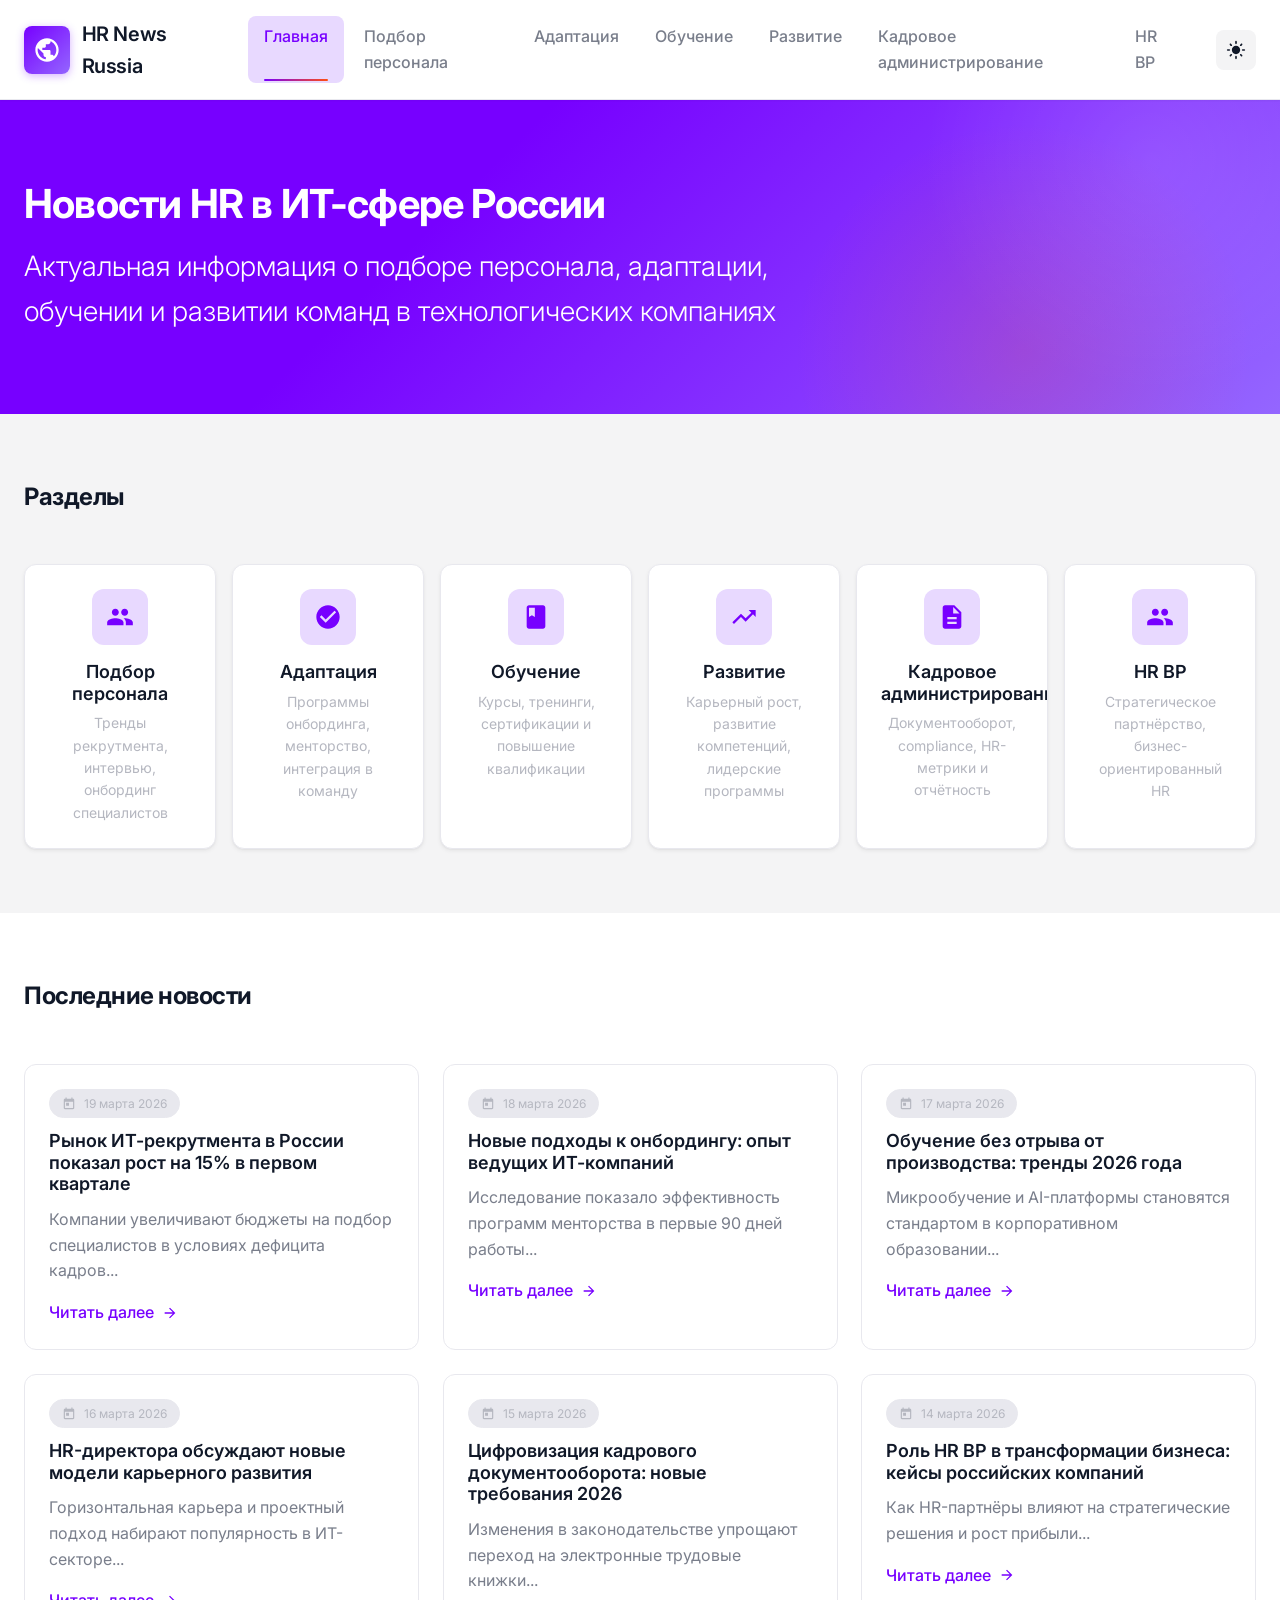
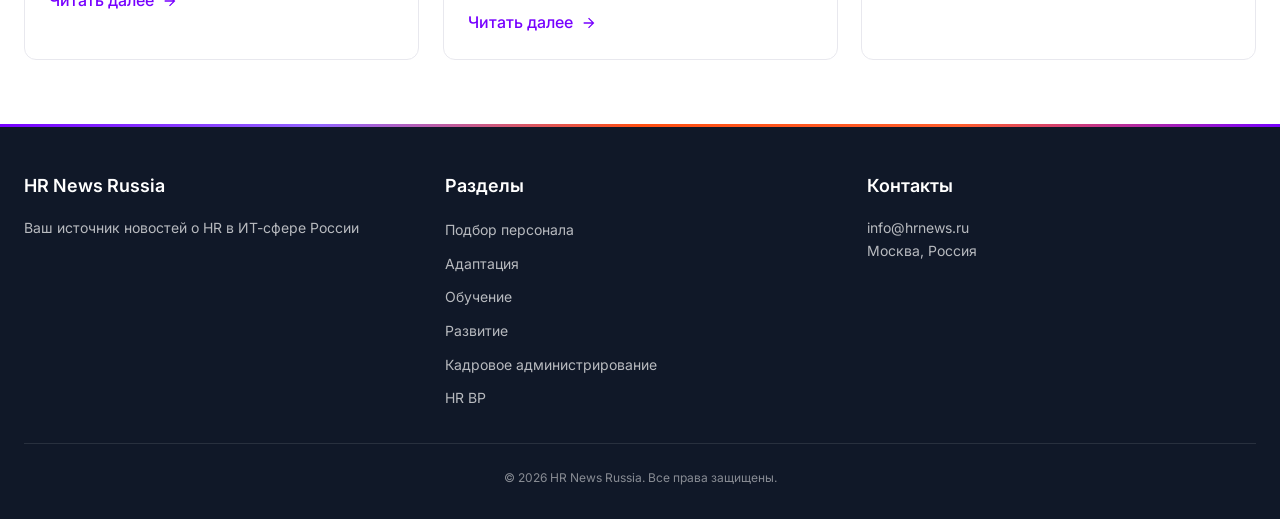
==== commit 3d4987dd: "Add advanced animations" ====
--- a/index.html
+++ b/index.html
@@ -5,6 +5,7 @@
     <meta name="viewport" content="width=device-width, initial-scale=1.0">
     <title>HR News Russia — Новости HR в ИТ</title>
     <link rel="stylesheet" href="styles/main.css">
+    <link rel="stylesheet" href="styles/animations.css">
     <link rel="preconnect" href="https://fonts.googleapis.com">
     <link rel="preconnect" href="https://fonts.gstatic.com" crossorigin>
     <link href="https://fonts.googleapis.com/css2?family=Inter:wght@300;400;500;600;700&display=swap" rel="stylesheet">
@@ -51,20 +52,20 @@
     </header>
 
     <!-- Hero Section -->
-    <section class="hero">
+    <section class="hero scroll-animate">
         <div class="container">
             <div class="hero-content">
-                <h1 class="hero-title">Новости HR в ИТ-сфере России</h1>
-                <p class="hero-subtitle">Актуальная информация о подборе персонала, адаптации, обучении и развитии команд в технологических компаниях</p>
+                <h1 class="hero-title animate-fade-in-up">Новости HR в ИТ-сфере России</h1>
+                <p class="hero-subtitle animate-fade-in-up">Актуальная информация о подборе персонала, адаптации, обучении и развитии команд в технологических компаниях</p>
             </div>
         </div>
     </section>
 
     <!-- Categories Grid -->
-    <section class="categories">
-        <div class="container">
-            <h2 class="section-title">Разделы</h2>
-            <div class="categories-grid stagger-animation">
+    <section class="categories scroll-animate">
+        <div class="container">
+            <h2 class="section-title animate-fade-in-left">Разделы</h2>
+            <div class="categories-grid grid-stagger">
                 <a href="pages/recruitment.html" class="category-card">
                     <div class="category-icon">
                         <svg viewBox="0 0 24 24" xmlns="http://www.w3.org/2000/svg">
@@ -124,18 +125,18 @@
     </section>
 
     <!-- Latest News -->
-    <section class="latest-news">
-        <div class="container">
-            <h2 class="section-title">Последние новости</h2>
-            <div class="news-grid stagger-animation">
-                <article class="news-card animate-fade-in-up">
+    <section class="latest-news scroll-animate">
+        <div class="container">
+            <h2 class="section-title animate-fade-in-left">Последние новости</h2>
+            <div class="news-grid grid-stagger">
+                <article class="news-card hover-lift">
                     <div class="news-date">
                         <svg viewBox="0 0 24 24" xmlns="http://www.w3.org/2000/svg">
                             <path d="M19 3h-1V1h-2v2H8V1H6v2H5c-1.11 0-1.99.9-1.99 2L3 19c0 1.1.89 2 2 2h14c1.1 0 2-.9 2-2V5c0-1.1-.9-2-2-2zm0 16H5V8h14v11zM7 10h5v5H7z"/>
                         </svg>
                         19 марта 2026
                     </div>
-                    <h3 class="news-title">Рынок ИТ-рекрутмента в России показал рост на 15% в первом квартале</h3>
+                    <h3 class="news-title hover-text-gradient">Рынок ИТ-рекрутмента в России показал рост на 15% в первом квартале</h3>
                     <p class="news-excerpt">Компании увеличивают бюджеты на подбор специалистов в условиях дефицита кадров...</p>
                     <a href="pages/recruitment.html" class="news-link">
                         Читать далее
@@ -144,14 +145,14 @@
                         </svg>
                     </a>
                 </article>
-                <article class="news-card animate-fade-in-up">
+                <article class="news-card hover-lift">
                     <div class="news-date">
                         <svg viewBox="0 0 24 24" xmlns="http://www.w3.org/2000/svg">
                             <path d="M19 3h-1V1h-2v2H8V1H6v2H5c-1.11 0-1.99.9-1.99 2L3 19c0 1.1.89 2 2 2h14c1.1 0 2-.9 2-2V5c0-1.1-.9-2-2-2zm0 16H5V8h14v11zM7 10h5v5H7z"/>
                         </svg>
                         18 марта 2026
                     </div>
-                    <h3 class="news-title">Новые подходы к онбордингу: опыт ведущих ИТ-компаний</h3>
+                    <h3 class="news-title hover-text-gradient">Новые подходы к онбордингу: опыт ведущих ИТ-компаний</h3>
                     <p class="news-excerpt">Исследование показало эффективность программ менторства в первые 90 дней работы...</p>
                     <a href="pages/adaptation.html" class="news-link">
                         Читать далее
@@ -160,14 +161,14 @@
                         </svg>
                     </a>
                 </article>
-                <article class="news-card animate-fade-in-up">
+                <article class="news-card hover-lift">
                     <div class="news-date">
                         <svg viewBox="0 0 24 24" xmlns="http://www.w3.org/2000/svg">
                             <path d="M19 3h-1V1h-2v2H8V1H6v2H5c-1.11 0-1.99.9-1.99 2L3 19c0 1.1.89 2 2 2h14c1.1 0 2-.9 2-2V5c0-1.1-.9-2-2-2zm0 16H5V8h14v11zM7 10h5v5H7z"/>
                         </svg>
                         17 марта 2026
                     </div>
-                    <h3 class="news-title">Обучение без отрыва от производства: тренды 2026 года</h3>
+                    <h3 class="news-title hover-text-gradient">Обучение без отрыва от производства: тренды 2026 года</h3>
                     <p class="news-excerpt">Микрообучение и AI-платформы становятся стандартом в корпоративном образовании...</p>
                     <a href="pages/training.html" class="news-link">
                         Читать далее
@@ -176,14 +177,14 @@
                         </svg>
                     </a>
                 </article>
-                <article class="news-card animate-fade-in-up">
+                <article class="news-card hover-lift">
                     <div class="news-date">
                         <svg viewBox="0 0 24 24" xmlns="http://www.w3.org/2000/svg">
                             <path d="M19 3h-1V1h-2v2H8V1H6v2H5c-1.11 0-1.99.9-1.99 2L3 19c0 1.1.89 2 2 2h14c1.1 0 2-.9 2-2V5c0-1.1-.9-2-2-2zm0 16H5V8h14v11zM7 10h5v5H7z"/>
                         </svg>
                         16 марта 2026
                     </div>
-                    <h3 class="news-title">HR-директора обсуждают новые модели карьерного развития</h3>
+                    <h3 class="news-title hover-text-gradient">HR-директора обсуждают новые модели карьерного развития</h3>
                     <p class="news-excerpt">Горизонтальная карьера и проектный подход набирают популярность в ИТ-секторе...</p>
                     <a href="pages/development.html" class="news-link">
                         Читать далее
@@ -192,14 +193,14 @@
                         </svg>
                     </a>
                 </article>
-                <article class="news-card animate-fade-in-up">
+                <article class="news-card hover-lift">
                     <div class="news-date">
                         <svg viewBox="0 0 24 24" xmlns="http://www.w3.org/2000/svg">
                             <path d="M19 3h-1V1h-2v2H8V1H6v2H5c-1.11 0-1.99.9-1.99 2L3 19c0 1.1.89 2 2 2h14c1.1 0 2-.9 2-2V5c0-1.1-.9-2-2-2zm0 16H5V8h14v11zM7 10h5v5H7z"/>
                         </svg>
                         15 марта 2026
                     </div>
-                    <h3 class="news-title">Цифровизация кадрового документооборота: новые требования 2026</h3>
+                    <h3 class="news-title hover-text-gradient">Цифровизация кадрового документооборота: новые требования 2026</h3>
                     <p class="news-excerpt">Изменения в законодательстве упрощают переход на электронные трудовые книжки...</p>
                     <a href="pages/hr-admin.html" class="news-link">
                         Читать далее
@@ -208,14 +209,14 @@
                         </svg>
                     </a>
                 </article>
-                <article class="news-card animate-fade-in-up">
+                <article class="news-card hover-lift">
                     <div class="news-date">
                         <svg viewBox="0 0 24 24" xmlns="http://www.w3.org/2000/svg">
                             <path d="M19 3h-1V1h-2v2H8V1H6v2H5c-1.11 0-1.99.9-1.99 2L3 19c0 1.1.89 2 2 2h14c1.1 0 2-.9 2-2V5c0-1.1-.9-2-2-2zm0 16H5V8h14v11zM7 10h5v5H7z"/>
                         </svg>
                         14 марта 2026
                     </div>
-                    <h3 class="news-title">Роль HR BP в трансформации бизнеса: кейсы российских компаний</h3>
+                    <h3 class="news-title hover-text-gradient">Роль HR BP в трансформации бизнеса: кейсы российских компаний</h3>
                     <p class="news-excerpt">Как HR-партнёры влияют на стратегические решения и рост прибыли...</p>
                     <a href="pages/hr-bp.html" class="news-link">
                         Читать далее
--- a/styles/animations.css
+++ b/styles/animations.css
@@ -0,0 +1,649 @@
+/* ===================================
+   HR News Russia — Advanced Animations
+   Rostelecom Design System
+   =================================== */
+
+/* ===================================
+   Keyframe Animations
+   =================================== */
+
+/* Fade In Up */
+@keyframes fadeInUp {
+    from {
+        opacity: 0;
+        transform: translateY(30px);
+    }
+    to {
+        opacity: 1;
+        transform: translateY(0);
+    }
+}
+
+/* Fade In Down */
+@keyframes fadeInDown {
+    from {
+        opacity: 0;
+        transform: translateY(-30px);
+    }
+    to {
+        opacity: 1;
+        transform: translateY(0);
+    }
+}
+
+/* Fade In Left */
+@keyframes fadeInLeft {
+    from {
+        opacity: 0;
+        transform: translateX(-50px);
+    }
+    to {
+        opacity: 1;
+        transform: translateX(0);
+    }
+}
+
+/* Fade In Right */
+@keyframes fadeInRight {
+    from {
+        opacity: 0;
+        transform: translateX(50px);
+    }
+    to {
+        opacity: 1;
+        transform: translateX(0);
+    }
+}
+
+/* Scale In */
+@keyframes scaleIn {
+    from {
+        opacity: 0;
+        transform: scale(0.9);
+    }
+    to {
+        opacity: 1;
+        transform: scale(1);
+    }
+}
+
+/* Slide In Up */
+@keyframes slideInUp {
+    from {
+        opacity: 0;
+        transform: translateY(100%);
+    }
+    to {
+        opacity: 1;
+        transform: translateY(0);
+    }
+}
+
+/* Slide In Down */
+@keyframes slideInDown {
+    from {
+        opacity: 0;
+        transform: translateY(-100%);
+    }
+    to {
+        opacity: 1;
+        transform: translateY(0);
+    }
+}
+
+/* Bounce In */
+@keyframes bounceIn {
+    0%, 20%, 40%, 60%, 80%, 100% {
+        transition-timing-function: cubic-bezier(0.215, 0.61, 0.355, 1);
+    }
+    0% {
+        opacity: 0;
+        transform: scale3d(0.3, 0.3, 0.3);
+    }
+    20% {
+        transform: scale3d(1.1, 1.1, 1.1);
+    }
+    40% {
+        transform: scale3d(0.9, 0.9, 0.9);
+    }
+    60% {
+        opacity: 1;
+        transform: scale3d(1.03, 1.03, 1.03);
+    }
+    80% {
+        transform: scale3d(0.97, 0.97, 0.97);
+    }
+    100% {
+        opacity: 1;
+        transform: scale3d(1, 1, 1);
+    }
+}
+
+/* Pulse */
+@keyframes pulse {
+    0%, 100% {
+        transform: scale(1);
+        opacity: 1;
+    }
+    50% {
+        transform: scale(1.05);
+        opacity: 0.8;
+    }
+}
+
+/* Glow Pulse */
+@keyframes glowPulse {
+    0%, 100% {
+        box-shadow: 0 0 5px rgba(119, 0, 255, 0.2),
+                    0 0 10px rgba(119, 0, 255, 0.15),
+                    0 0 15px rgba(119, 0, 255, 0.1);
+    }
+    50% {
+        box-shadow: 0 0 20px rgba(119, 0, 255, 0.4),
+                    0 0 30px rgba(119, 0, 255, 0.2),
+                    0 0 40px rgba(119, 0, 255, 0.1);
+    }
+}
+
+/* Shimmer */
+@keyframes shimmer {
+    0% {
+        background-position: -1000px 0;
+    }
+    100% {
+        background-position: 1000px 0;
+    }
+}
+
+/* Float */
+@keyframes float {
+    0%, 100% {
+        transform: translateY(0);
+    }
+    50% {
+        transform: translateY(-10px);
+    }
+}
+
+/* Rotate */
+@keyframes rotate {
+    from {
+        transform: rotate(0deg);
+    }
+    to {
+        transform: rotate(360deg);
+    }
+}
+
+/* Gradient Shift */
+@keyframes gradientShift {
+    0% {
+        background-position: 0% 50%;
+    }
+    50% {
+        background-position: 100% 50%;
+    }
+    100% {
+        background-position: 0% 50%;
+    }
+}
+
+/* Wave */
+@keyframes wave {
+    0%, 100% {
+        transform: rotate(0deg);
+    }
+    25% {
+        transform: rotate(10deg);
+    }
+    75% {
+        transform: rotate(-10deg);
+    }
+}
+
+/* ===================================
+   Animation Classes
+   =================================== */
+
+/* Basic Animations */
+.animate-fade-in {
+    animation: fadeInUp 0.6s ease-out;
+}
+
+.animate-fade-in-up {
+    animation: fadeInUp 0.7s ease-out;
+}
+
+.animate-fade-in-down {
+    animation: fadeInDown 0.7s ease-out;
+}
+
+.animate-fade-in-left {
+    animation: fadeInLeft 0.7s ease-out;
+}
+
+.animate-fade-in-right {
+    animation: fadeInRight 0.7s ease-out;
+}
+
+.animate-scale-in {
+    animation: scaleIn 0.5s ease-out;
+}
+
+.animate-bounce-in {
+    animation: bounceIn 0.8s ease-out;
+}
+
+/* Special Animations */
+.animate-pulse {
+    animation: pulse 2s ease-in-out infinite;
+}
+
+.animate-glow {
+    animation: glowPulse 2s ease-in-out infinite;
+}
+
+.animate-float {
+    animation: float 3s ease-in-out infinite;
+}
+
+.animate-shimmer {
+    background: linear-gradient(
+        90deg,
+        var(--color-bg-secondary) 0%,
+        var(--color-bg-tertiary) 50%,
+        var(--color-bg-secondary) 100%
+    );
+    background-size: 200% 100%;
+    animation: shimmer 1.5s infinite;
+}
+
+/* ===================================
+   Stagger Animations (Delays)
+   =================================== */
+
+.stagger-animation > * {
+    opacity: 0;
+    animation: fadeInUp 0.6s ease-out forwards;
+}
+
+.stagger-animation > *:nth-child(1) { animation-delay: 0.1s; }
+.stagger-animation > *:nth-child(2) { animation-delay: 0.2s; }
+.stagger-animation > *:nth-child(3) { animation-delay: 0.3s; }
+.stagger-animation > *:nth-child(4) { animation-delay: 0.4s; }
+.stagger-animation > *:nth-child(5) { animation-delay: 0.5s; }
+.stagger-animation > *:nth-child(6) { animation-delay: 0.6s; }
+.stagger-animation > *:nth-child(7) { animation-delay: 0.7s; }
+.stagger-animation > *:nth-child(8) { animation-delay: 0.8s; }
+.stagger-animation > *:nth-child(9) { animation-delay: 0.9s; }
+.stagger-animation > *:nth-child(10) { animation-delay: 1s; }
+
+/* Grid Stagger */
+.grid-stagger > * {
+    opacity: 0;
+    animation: scaleIn 0.5s ease-out forwards;
+}
+
+.grid-stagger > *:nth-child(1) { animation-delay: 0.1s; }
+.grid-stagger > *:nth-child(2) { animation-delay: 0.15s; }
+.grid-stagger > *:nth-child(3) { animation-delay: 0.2s; }
+.grid-stagger > *:nth-child(4) { animation-delay: 0.25s; }
+.grid-stagger > *:nth-child(5) { animation-delay: 0.3s; }
+.grid-stagger > *:nth-child(6) { animation-delay: 0.35s; }
+
+/* ===================================
+   Scroll-triggered Animations
+   =================================== */
+
+.scroll-animate {
+    opacity: 0;
+    transform: translateY(50px);
+    transition: opacity 0.8s ease-out, transform 0.8s ease-out;
+}
+
+.scroll-animate.active {
+    opacity: 1;
+    transform: translateY(0);
+}
+
+.scroll-animate-left {
+    opacity: 0;
+    transform: translateX(-50px);
+    transition: opacity 0.8s ease-out, transform 0.8s ease-out;
+}
+
+.scroll-animate-left.active {
+    opacity: 1;
+    transform: translateX(0);
+}
+
+.scroll-animate-right {
+    opacity: 0;
+    transform: translateX(50px);
+    transition: opacity 0.8s ease-out, transform 0.8s ease-out;
+}
+
+.scroll-animate-right.active {
+    opacity: 1;
+    transform: translateX(0);
+}
+
+/* ===================================
+   Hover Animations
+   =================================== */
+
+/* Card Hover Lift */
+.hover-lift {
+    transition: transform 0.3s ease, box-shadow 0.3s ease;
+}
+
+.hover-lift:hover {
+    transform: translateY(-8px);
+    box-shadow: 0 20px 40px rgba(119, 0, 255, 0.15);
+}
+
+/* Card Hover Glow */
+.hover-glow:hover {
+    animation: glowPulse 1.5s ease-in-out;
+}
+
+/* Icon Hover Spin */
+.hover-spin-icon:hover svg {
+    animation: rotate 0.6s ease-out;
+}
+
+/* Icon Hover Bounce */
+.hover-bounce-icon:hover svg {
+    animation: bounceIn 0.6s ease-out;
+}
+
+/* Text Hover Gradient */
+.hover-text-gradient {
+    background: linear-gradient(90deg, var(--color-text-primary), var(--color-text-primary));
+    background-size: 0% 100%;
+    background-repeat: no-repeat;
+    transition: background-size 0.3s ease;
+}
+
+.hover-text-gradient:hover {
+    background: linear-gradient(90deg, var(--color-primary), var(--color-secondary));
+    background-size: 100% 100%;
+    -webkit-background-clip: text;
+    -webkit-text-fill-color: transparent;
+    background-clip: text;
+}
+
+/* Button Hover Shine */
+.btn-shine {
+    position: relative;
+    overflow: hidden;
+}
+
+.btn-shine::after {
+    content: '';
+    position: absolute;
+    top: 0;
+    left: -100%;
+    width: 100%;
+    height: 100%;
+    background: linear-gradient(
+        90deg,
+        transparent,
+        rgba(255, 255, 255, 0.3),
+        transparent
+    );
+    transition: left 0.5s ease;
+}
+
+.btn-shine:hover::after {
+    left: 100%;
+}
+
+/* ===================================
+   Loading Animations
+   =================================== */
+
+/* Spinner */
+.spinner {
+    width: 40px;
+    height: 40px;
+    border: 4px solid var(--color-border-secondary);
+    border-top-color: var(--color-primary);
+    border-radius: 50%;
+    animation: rotate 1s linear infinite;
+}
+
+/* Dots Loading */
+.loading-dots {
+    display: flex;
+    gap: 8px;
+}
+
+.loading-dots span {
+    width: 12px;
+    height: 12px;
+    background: var(--color-primary);
+    border-radius: 50%;
+    animation: pulse 1.4s ease-in-out infinite;
+}
+
+.loading-dots span:nth-child(1) { animation-delay: 0s; }
+.loading-dots span:nth-child(2) { animation-delay: 0.2s; }
+.loading-dots span:nth-child(3) { animation-delay: 0.4s; }
+
+/* ===================================
+   Hero Section Animations
+   =================================== */
+
+.hero-title {
+    animation: fadeInUp 0.8s ease-out;
+}
+
+.hero-subtitle {
+    animation: fadeInUp 0.8s ease-out 0.2s both;
+}
+
+.hero .category-icon {
+    animation: float 4s ease-in-out infinite;
+}
+
+.hero .category-icon:nth-child(1) { animation-delay: 0s; }
+.hero .category-icon:nth-child(2) { animation-delay: 0.5s; }
+.hero .category-icon:nth-child(3) { animation-delay: 1s; }
+
+/* ===================================
+   Navigation Animations
+   =================================== */
+
+.nav-link {
+    position: relative;
+}
+
+.nav-link::before {
+    content: '';
+    position: absolute;
+    bottom: 0;
+    left: 50%;
+    width: 0;
+    height: 2px;
+    background: linear-gradient(90deg, var(--color-primary), var(--color-secondary));
+    transform: translateX(-50%);
+    transition: width 0.3s ease;
+}
+
+.nav-link:hover::before {
+    width: 80%;
+}
+
+/* ===================================
+   Logo Animations
+   =================================== */
+
+.logo-icon {
+    position: relative;
+    overflow: hidden;
+}
+
+.logo-icon::before {
+    content: '';
+    position: absolute;
+    top: -50%;
+    left: -50%;
+    width: 200%;
+    height: 200%;
+    background: radial-gradient(circle, rgba(255,255,255,0.3) 0%, transparent 70%);
+    transform: scale(0);
+    transition: transform 0.5s ease;
+}
+
+.logo:hover .logo-icon::before {
+    transform: scale(1);
+}
+
+/* ===================================
+   Category Card Animations
+   =================================== */
+
+.category-card {
+    transition: all 0.4s cubic-bezier(0.175, 0.885, 0.32, 1.275);
+}
+
+.category-card:hover {
+    transform: translateY(-8px) scale(1.02);
+}
+
+.category-card .category-icon {
+    transition: all 0.4s cubic-bezier(0.68, -0.55, 0.265, 1.55);
+}
+
+.category-card:hover .category-icon {
+    transform: scale(1.2) rotate(10deg);
+}
+
+/* ===================================
+   News Card Animations
+   =================================== */
+
+.news-card {
+    transition: all 0.4s cubic-bezier(0.175, 0.885, 0.32, 1.275);
+}
+
+.news-card:hover {
+    transform: translateY(-6px);
+}
+
+.news-card .news-link {
+    position: relative;
+    display: inline-flex;
+    align-items: center;
+    gap: 8px;
+}
+
+.news-card .news-link svg {
+    transition: transform 0.3s ease;
+}
+
+.news-card:hover .news-link svg {
+    transform: translateX(5px);
+}
+
+/* ===================================
+   Article Card Animations
+   =================================== */
+
+.article-card {
+    transition: all 0.4s cubic-bezier(0.175, 0.885, 0.32, 1.275);
+}
+
+.article-card:hover {
+    transform: translateX(8px);
+}
+
+.article-card::after {
+    content: '';
+    position: absolute;
+    top: 0;
+    right: 0;
+    width: 0;
+    height: 100%;
+    background: linear-gradient(90deg, transparent, rgba(119, 0, 255, 0.05), transparent);
+    transition: width 0.6s ease;
+}
+
+.article-card:hover::after {
+    width: 100%;
+}
+
+/* ===================================
+   Footer Animations
+   =================================== */
+
+.footer-section ul a {
+    position: relative;
+    padding-left: 0;
+    transition: padding-left 0.3s ease;
+}
+
+.footer-section ul a:hover {
+    padding-left: 8px;
+}
+
+/* ===================================
+   Parallax Effects
+   =================================== */
+
+.parallax-bg {
+    background-attachment: fixed;
+    background-position: center;
+    background-repeat: no-repeat;
+    background-size: cover;
+}
+
+/* ===================================
+   Ripple Effect (for buttons)
+   =================================== */
+
+.ripple {
+    position: absolute;
+    border-radius: 50%;
+    background: rgba(255, 255, 255, 0.5);
+    transform: scale(0);
+    animation: rippleEffect 0.6s ease-out;
+    pointer-events: none;
+}
+
+@keyframes rippleEffect {
+    to {
+        transform: scale(4);
+        opacity: 0;
+    }
+}
+
+/* ===================================
+   Entrance Animations for Sections
+   =================================== */
+
+section {
+    opacity: 0;
+    transform: translateY(30px);
+    transition: opacity 0.8s ease-out, transform 0.8s ease-out;
+}
+
+section.visible {
+    opacity: 1;
+    transform: translateY(0);
+}
+
+/* ===================================
+   Responsive Animation Preferences
+   =================================== */
+
+@media (prefers-reduced-motion: reduce) {
+    *,
+    *::before,
+    *::after {
+        animation-duration: 0.01ms !important;
+        animation-iteration-count: 1 !important;
+        transition-duration: 0.01ms !important;
+    }
+}
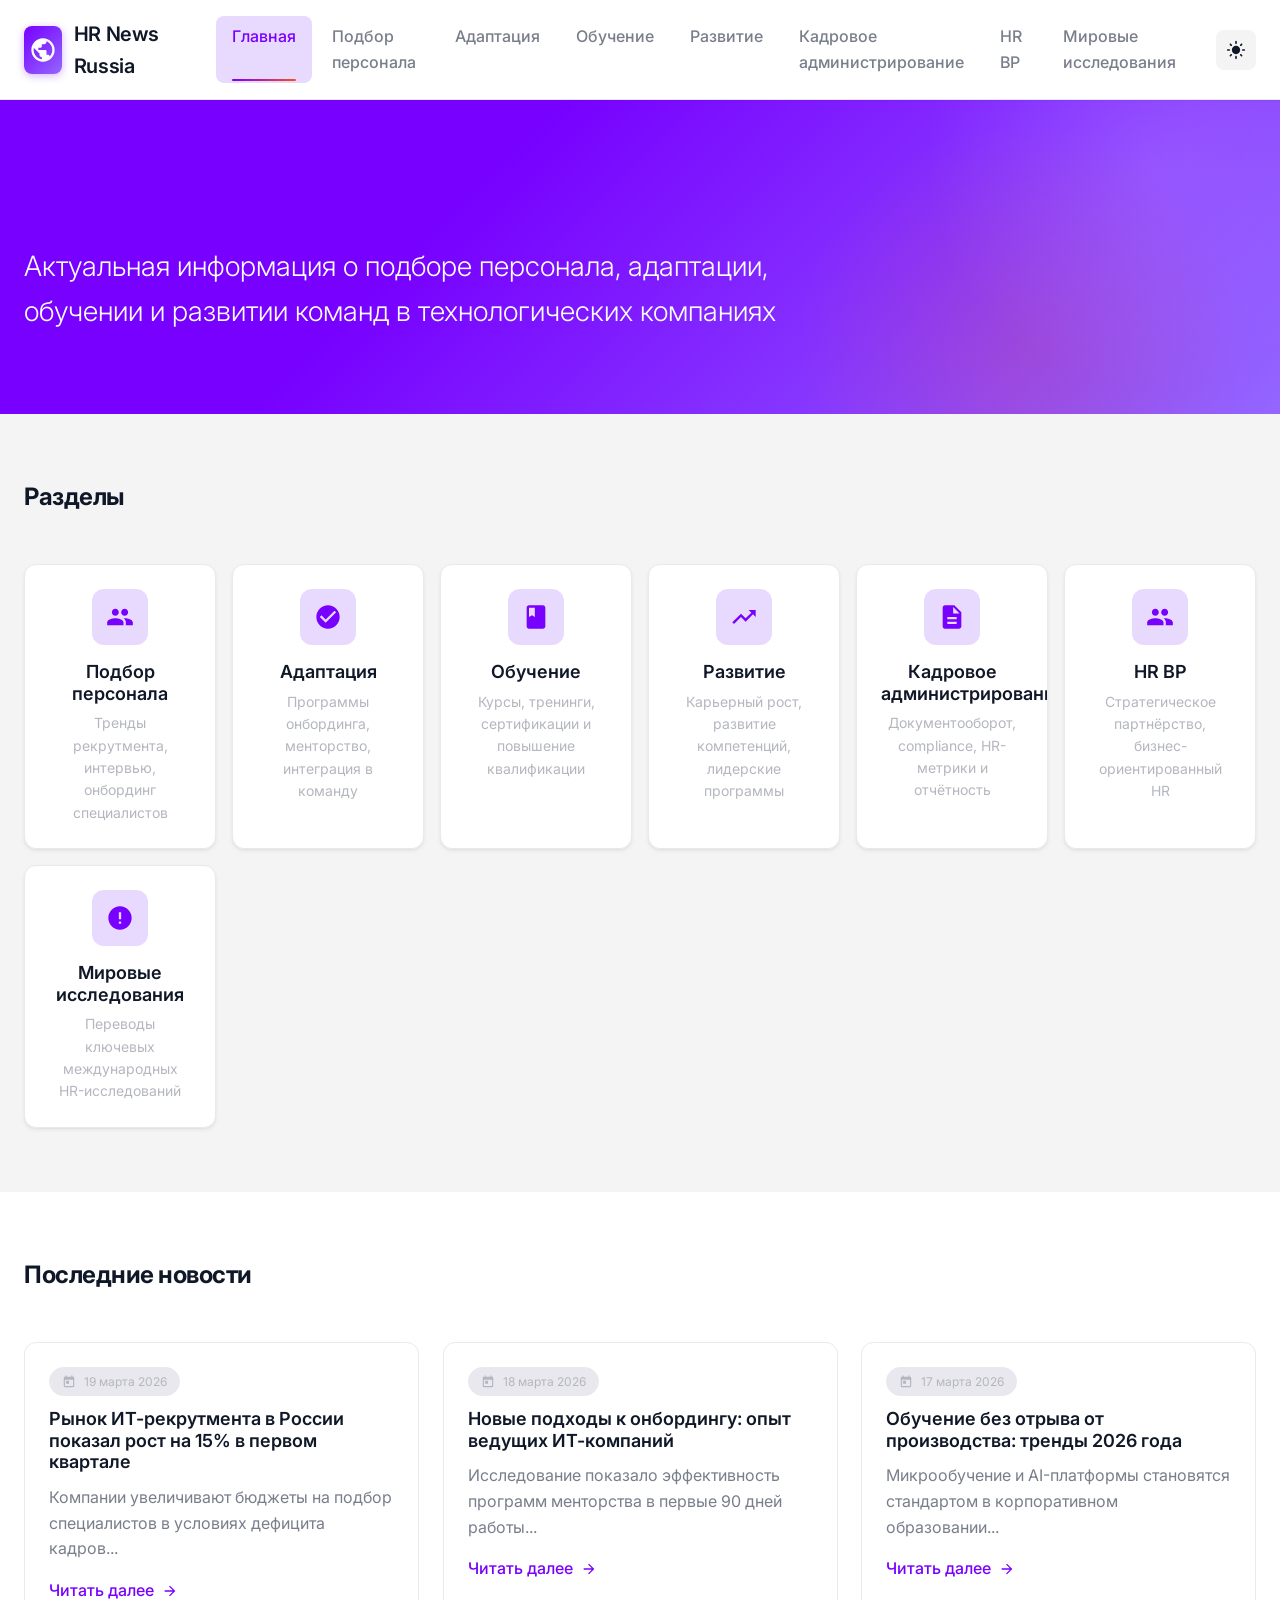
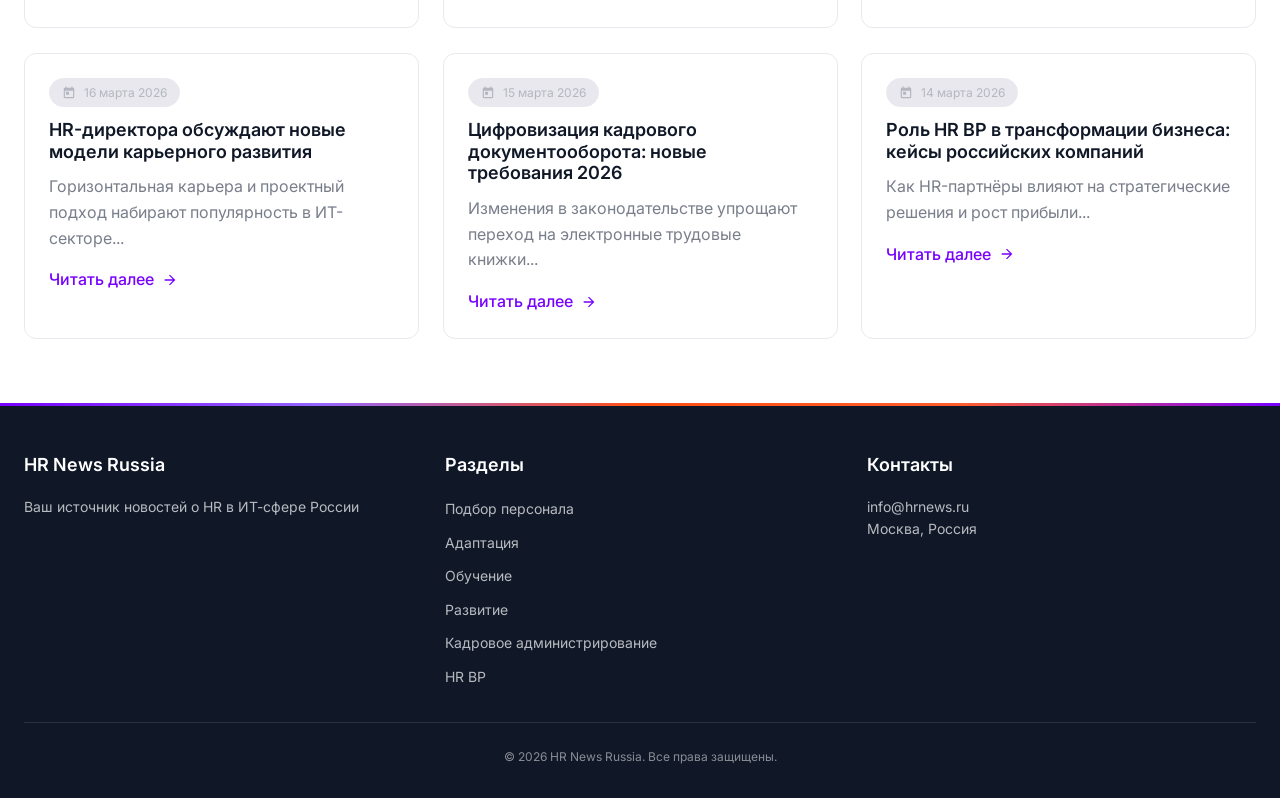
==== commit 75a82208: "Add Research section with translations" ====
--- a/index.html
+++ b/index.html
@@ -31,6 +31,7 @@
                     <a href="pages/development.html" class="nav-link">Развитие</a>
                     <a href="pages/hr-admin.html" class="nav-link">Кадровое администрирование</a>
                     <a href="pages/hr-bp.html" class="nav-link">HR BP</a>
+                    <a href="pages/research.html" class="nav-link">Мировые исследования</a>
                 </nav>
                 <div style="display: flex; gap: 8px; align-items: center;">
                     <button class="theme-toggle" id="themeToggle" aria-label="Переключить тему">
@@ -119,6 +120,15 @@
                     </div>
                     <h3 class="category-title">HR BP</h3>
                     <p class="category-desc">Стратегическое партнёрство, бизнес-ориентированный HR</p>
+                </a>
+                <a href="pages/research.html" class="category-card">
+                    <div class="category-icon">
+                        <svg viewBox="0 0 24 24" xmlns="http://www.w3.org/2000/svg">
+                            <path d="M12 2C6.48 2 2 6.48 2 12s4.48 10 10 10 10-4.48 10-10S17.52 2 12 2zm1 15h-2v-2h2v2zm0-4h-2V7h2v6z"/>
+                        </svg>
+                    </div>
+                    <h3 class="category-title">Мировые исследования</h3>
+                    <p class="category-desc">Переводы ключевых международных HR-исследований</p>
                 </a>
             </div>
         </div>
--- a/styles/animations.css
+++ b/styles/animations.css
@@ -2,6 +2,44 @@
    HR News Russia — Advanced Animations
    Rostelecom Design System
    =================================== */
+
+/* ===================================
+   Welcome Animation (Hero Section)
+   =================================== */
+
+/* Hero Title - Fade In from Top */
+@keyframes heroTitleFadeIn {
+    0% {
+        opacity: 0;
+        transform: translateY(-40px);
+    }
+    100% {
+        opacity: 1;
+        transform: translateY(0);
+    }
+}
+
+/* Hero Subtitle - Fade In with Delay */
+@keyframes heroSubtitleFadeIn {
+    0% {
+        opacity: 0;
+        transform: translateY(-20px);
+    }
+    100% {
+        opacity: 1;
+        transform: translateY(0);
+    }
+}
+
+.hero-title {
+    animation: heroTitleFadeIn 0.8s cubic-bezier(0.16, 1, 0.3, 1) forwards;
+    opacity: 0;
+}
+
+.hero-subtitle {
+    animation: heroSubtitleFadeIn 0.8s cubic-bezier(0.16, 1, 0.3, 1) 0.2s forwards;
+    opacity: 0;
+}
 
 /* ===================================
    Keyframe Animations
@@ -524,27 +562,363 @@
    News Card Animations
    =================================== */
 
+/* Card Hover - Lift and Shadow */
 .news-card {
-    transition: all 0.4s cubic-bezier(0.175, 0.885, 0.32, 1.275);
+    transition: all 0.4s cubic-bezier(0.34, 1.56, 0.64, 1);
+    will-change: transform, box-shadow;
 }
 
 .news-card:hover {
-    transform: translateY(-6px);
-}
-
-.news-card .news-link {
+    transform: translateY(-12px) scale(1.02);
+    box-shadow: 0 20px 40px rgba(119, 0, 255, 0.2),
+                0 10px 20px rgba(119, 0, 255, 0.1);
+}
+
+/* Card Entrance - Stagger Animation */
+.news-card {
+    opacity: 0;
+    transform: translateY(40px);
+}
+
+.news-card.animate-in {
+    animation: newsCardEntrance 0.6s cubic-bezier(0.16, 1, 0.3, 1) forwards;
+}
+
+@keyframes newsCardEntrance {
+    to {
+        opacity: 1;
+        transform: translateY(0);
+    }
+}
+
+/* Stagger Delays for News Cards */
+.news-grid .news-card:nth-child(1) { animation-delay: 0.1s; }
+.news-grid .news-card:nth-child(2) { animation-delay: 0.2s; }
+.news-grid .news-card:nth-child(3) { animation-delay: 0.3s; }
+.news-grid .news-card:nth-child(4) { animation-delay: 0.4s; }
+.news-grid .news-card:nth-child(5) { animation-delay: 0.5s; }
+.news-grid .news-card:nth-child(6) { animation-delay: 0.6s; }
+
+/* Read More Link - Interactive Arrow */
+.news-link {
     position: relative;
     display: inline-flex;
     align-items: center;
     gap: 8px;
-}
-
-.news-card .news-link svg {
-    transition: transform 0.3s ease;
-}
-
-.news-card:hover .news-link svg {
-    transform: translateX(5px);
+    font-weight: var(--font-weight-medium);
+    transition: all 0.3s ease;
+}
+
+.news-link svg {
+    transition: transform 0.3s cubic-bezier(0.34, 1.56, 0.64, 1);
+}
+
+.news-link:hover {
+    color: var(--color-primary-hover);
+    gap: 12px;
+}
+
+.news-link:hover svg {
+    transform: translateX(6px);
+}
+
+/* Button Click Effect */
+.news-link:active {
+    transform: scale(0.98);
+}
+
+/* ===================================
+   Date Badge Animations
+   =================================== */
+
+.news-date {
+    position: relative;
+    transition: all 0.3s ease;
+}
+
+/* Fresh News Indicator (for today/yesterday) */
+.news-date.fresh::before {
+    content: '';
+    position: absolute;
+    top: 50%;
+    left: -8px;
+    width: 8px;
+    height: 8px;
+    background: var(--color-success);
+    border-radius: 50%;
+    transform: translateY(-50%);
+    animation: pulse 2s ease-in-out infinite;
+}
+
+@keyframes datePulse {
+    0%, 100% {
+        box-shadow: 0 0 0 0 rgba(0, 211, 89, 0.4);
+    }
+    50% {
+        box-shadow: 0 0 0 8px rgba(0, 211, 89, 0);
+    }
+}
+
+.news-date:hover {
+    background: var(--color-primary-bg);
+    color: var(--color-primary);
+}
+
+.news-date:hover svg {
+    animation: rotate 0.6s ease-out;
+}
+
+/* ===================================
+   Research Section Animations
+   =================================== */
+
+/* Filter Tabs Animation */
+.filter-tabs {
+    display: flex;
+    gap: var(--spacing-2);
+    flex-wrap: wrap;
+    justify-content: center;
+    padding: var(--spacing-6) 0;
+}
+
+.filter-tab {
+    padding: var(--spacing-3) var(--spacing-5);
+    font-size: var(--font-size-body);
+    font-weight: var(--font-weight-medium);
+    color: var(--color-text-secondary);
+    background: var(--color-bg-elevated);
+    border: 1px solid var(--color-border-primary);
+    border-radius: var(--radius-full);
+    cursor: pointer;
+    transition: all 0.3s cubic-bezier(0.34, 1.56, 0.64, 1);
+    white-space: nowrap;
+}
+
+.filter-tab:hover {
+    color: var(--color-primary);
+    border-color: var(--color-primary);
+    transform: translateY(-2px);
+    box-shadow: 0 4px 12px rgba(119, 0, 255, 0.15);
+}
+
+.filter-tab.active {
+    background: linear-gradient(135deg, var(--color-primary), var(--primary-1-night));
+    color: white;
+    border-color: var(--color-primary);
+    box-shadow: 0 4px 12px rgba(119, 0, 255, 0.3);
+}
+
+/* Research Category Title */
+.research-category-title {
+    font-size: var(--font-size-title-1);
+    font-weight: var(--font-weight-bold);
+    color: var(--color-text-primary);
+    margin: var(--spacing-12) 0 var(--spacing-6);
+    display: flex;
+    align-items: center;
+    gap: var(--spacing-3);
+}
+
+.research-category-title .category-icon {
+    font-size: 2rem;
+    animation: float 3s ease-in-out infinite;
+}
+
+/* Research Grid */
+.research-grid {
+    display: grid;
+    grid-template-columns: repeat(auto-fill, minmax(350px, 1fr));
+    gap: var(--spacing-6);
+}
+
+/* Research Card */
+.research-card {
+    background: var(--color-bg-elevated);
+    border: 1px solid var(--color-border-secondary);
+    border-radius: var(--radius-m);
+    padding: var(--spacing-6);
+    transition: all 0.4s cubic-bezier(0.34, 1.56, 0.64, 1);
+    position: relative;
+    overflow: hidden;
+}
+
+.research-card::before {
+    content: '';
+    position: absolute;
+    top: 0;
+    left: 0;
+    width: 4px;
+    height: 0;
+    background: linear-gradient(180deg, var(--color-primary) 0%, var(--color-secondary) 100%);
+    transition: height 0.4s ease;
+}
+
+.research-card:hover::before {
+    height: 100%;
+}
+
+.research-card:hover {
+    transform: translateY(-8px) scale(1.01);
+    box-shadow: 0 20px 40px rgba(119, 0, 255, 0.15);
+}
+
+/* Research Meta */
+.research-meta {
+    display: flex;
+    justify-content: space-between;
+    align-items: center;
+    margin-bottom: var(--spacing-3);
+    flex-wrap: wrap;
+    gap: var(--spacing-2);
+}
+
+.research-source {
+    font-size: var(--font-size-small);
+    font-weight: var(--font-weight-medium);
+    color: var(--color-primary);
+    text-transform: uppercase;
+    letter-spacing: var(--letter-spacing-wide);
+    padding: var(--spacing-1) var(--spacing-3);
+    background: var(--color-primary-bg);
+    border-radius: var(--radius-full);
+}
+
+.research-year {
+    font-size: var(--font-size-small);
+    font-weight: var(--font-weight-semibold);
+    color: var(--color-text-tertiary);
+    padding: var(--spacing-1) var(--spacing-3);
+    background: var(--color-bg-tertiary);
+    border-radius: var(--radius-full);
+}
+
+/* Research Title */
+.research-title {
+    font-size: var(--font-size-title-3);
+    font-weight: var(--font-weight-semibold);
+    color: var(--color-text-primary);
+    margin-bottom: var(--spacing-3);
+    line-height: var(--line-height-tight);
+    transition: color 0.3s ease;
+}
+
+.research-card:hover .research-title {
+    color: var(--color-primary);
+}
+
+/* Research Excerpt */
+.research-excerpt {
+    font-size: var(--font-size-body);
+    color: var(--color-text-secondary);
+    line-height: var(--line-height-relaxed);
+    margin-bottom: var(--spacing-4);
+}
+
+/* Research Highlights */
+.research-highlights {
+    background: var(--color-bg-secondary);
+    padding: var(--spacing-4);
+    border-radius: var(--radius-s);
+    margin-bottom: var(--spacing-4);
+    border-left: 3px solid var(--color-accent);
+}
+
+.research-highlights h4 {
+    font-size: var(--font-size-caption);
+    font-weight: var(--font-weight-semibold);
+    color: var(--color-text-primary);
+    margin-bottom: var(--spacing-2);
+    text-transform: uppercase;
+    letter-spacing: var(--letter-spacing-wide);
+}
+
+.research-highlights ul {
+    list-style: none;
+    padding: 0;
+    margin: 0;
+}
+
+.research-highlights li {
+    font-size: var(--font-size-sm);
+    color: var(--color-text-secondary);
+    padding: var(--spacing-2) 0;
+    padding-left: var(--spacing-4);
+    position: relative;
+    line-height: var(--line-height-relaxed);
+}
+
+.research-highlights li::before {
+    content: '✓';
+    position: absolute;
+    left: 0;
+    color: var(--color-success);
+    font-weight: var(--font-weight-bold);
+}
+
+/* Research Link */
+.research-link {
+    display: inline-flex;
+    align-items: center;
+    gap: 8px;
+    font-size: var(--font-size-body);
+    font-weight: var(--font-weight-medium);
+    color: var(--color-primary);
+    transition: all 0.3s ease;
+    position: relative;
+    overflow: hidden;
+}
+
+.research-link svg {
+    width: 18px;
+    height: 18px;
+    fill: currentColor;
+    transition: transform 0.3s cubic-bezier(0.34, 1.56, 0.64, 1);
+}
+
+.research-link:hover {
+    color: var(--color-primary-hover);
+    gap: 12px;
+}
+
+.research-link:hover svg {
+    transform: translateX(6px);
+}
+
+/* Research Card Entrance Animation */
+.research-category {
+    opacity: 0;
+    transform: translateY(30px);
+    transition: opacity 0.6s ease, transform 0.6s ease;
+}
+
+.research-category.visible {
+    opacity: 1;
+    transform: translateY(0);
+}
+
+/* Research Filter Section */
+.research-filter {
+    background: var(--color-bg-secondary);
+    border-bottom: 1px solid var(--color-border-secondary);
+    padding: var(--spacing-6) 0;
+}
+
+/* Responsive Research Grid */
+@media (max-width: 768px) {
+    .research-grid {
+        grid-template-columns: 1fr;
+    }
+    
+    .filter-tabs {
+        justify-content: flex-start;
+        overflow-x: auto;
+        flex-wrap: nowrap;
+        padding-bottom: var(--spacing-4);
+    }
+    
+    .filter-tab {
+        flex-shrink: 0;
+    }
 }
 
 /* ===================================
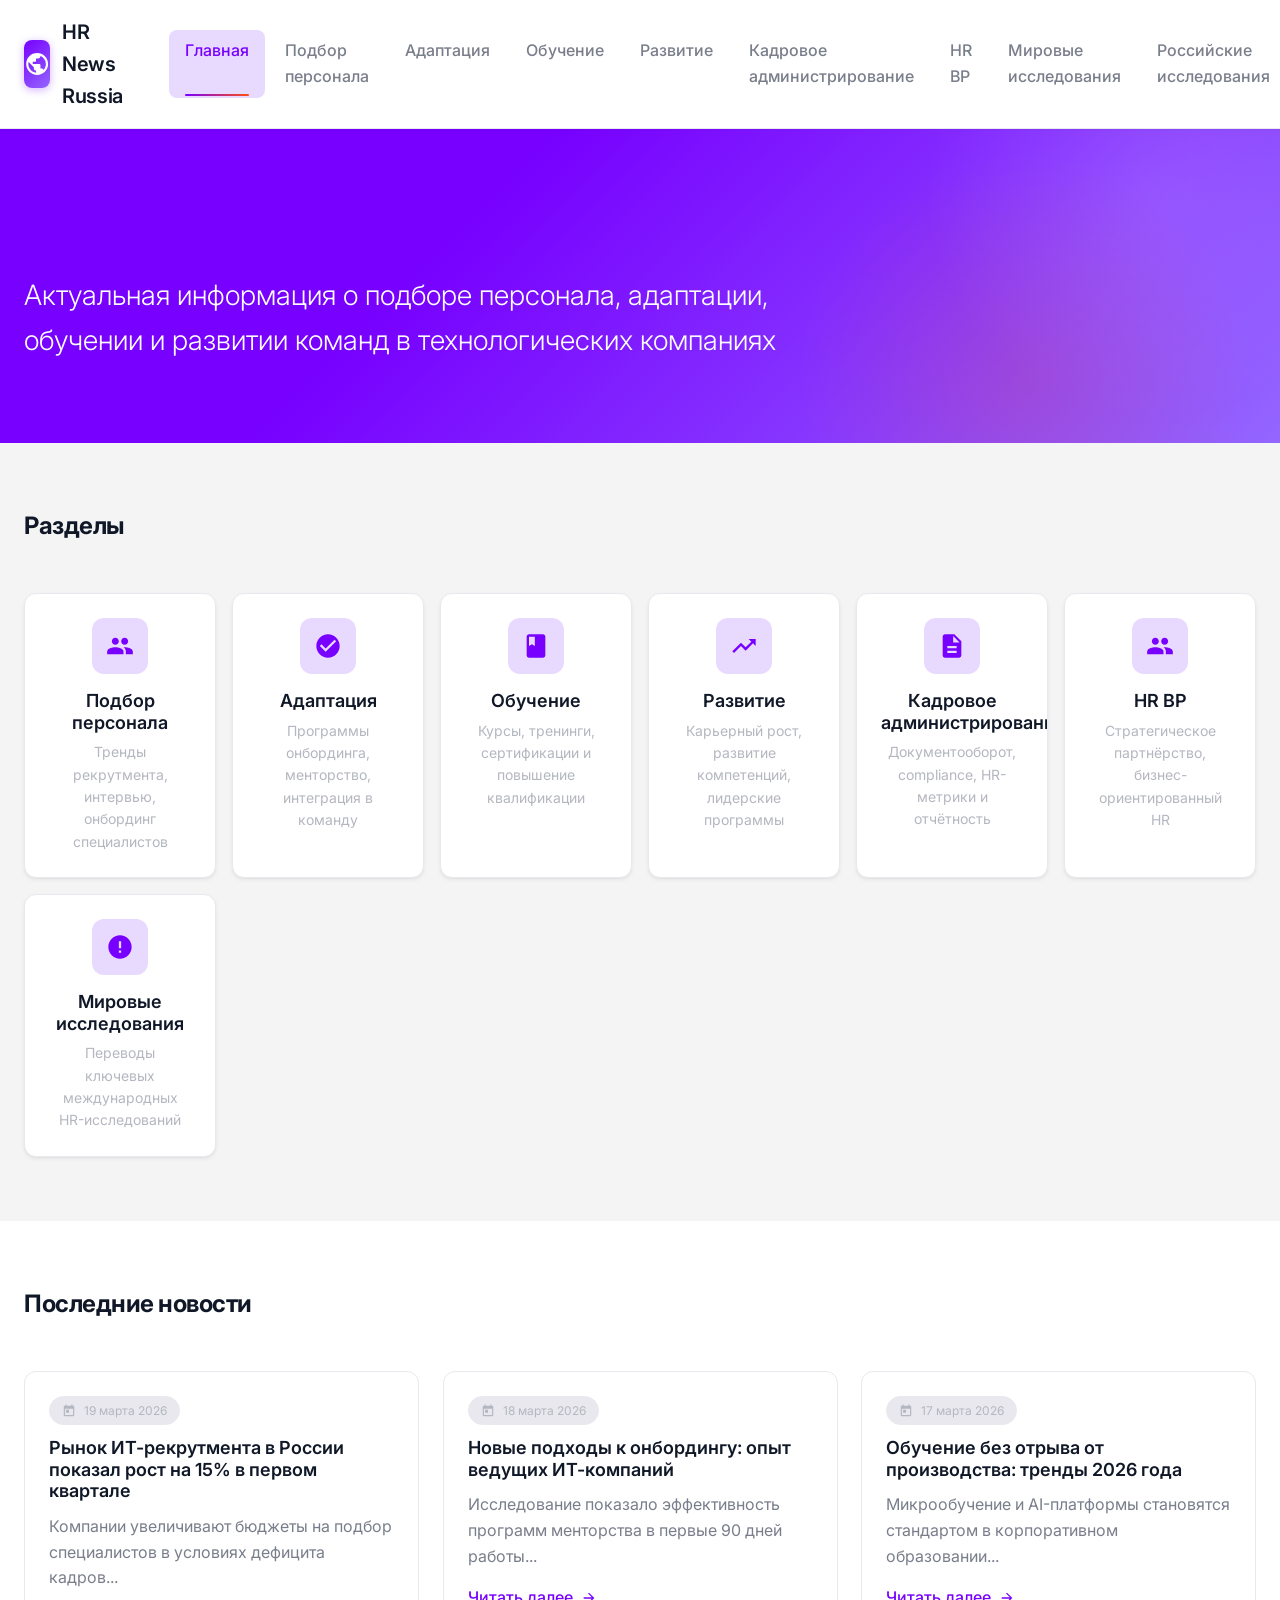
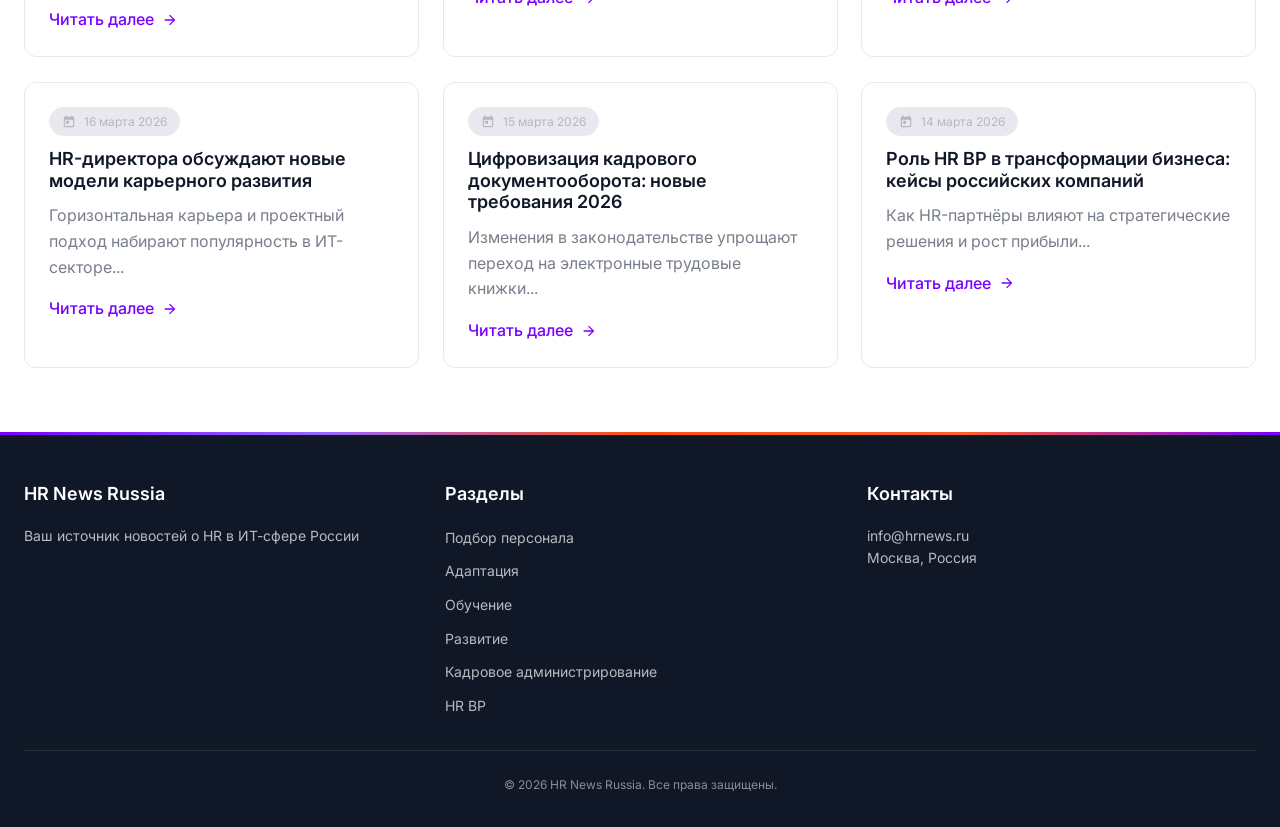
==== commit b7b856f0: "Fix CSS duplicate selectors and update navigation" ====
--- a/index.html
+++ b/index.html
@@ -32,6 +32,7 @@
                     <a href="pages/hr-admin.html" class="nav-link">Кадровое администрирование</a>
                     <a href="pages/hr-bp.html" class="nav-link">HR BP</a>
                     <a href="pages/research.html" class="nav-link">Мировые исследования</a>
+                    <a href="pages/ru-research.html" class="nav-link">Российские исследования</a>
                 </nav>
                 <div style="display: flex; gap: 8px; align-items: center;">
                     <button class="theme-toggle" id="themeToggle" aria-label="Переключить тему">
--- a/styles/animations.css
+++ b/styles/animations.css
@@ -199,8 +199,12 @@
         transform: translateY(0);
     }
     50% {
-        transform: translateY(-10px);
-    }
+        transform: translateY(-15px);
+    }
+}
+
+.animate-float {
+    animation: float 4s ease-in-out infinite;
 }
 
 /* Rotate */
@@ -566,22 +570,18 @@
 .news-card {
     transition: all 0.4s cubic-bezier(0.34, 1.56, 0.64, 1);
     will-change: transform, box-shadow;
+    opacity: 0;
+    transform: translateY(40px);
+}
+
+.news-card.animate-in {
+    animation: newsCardEntrance 0.6s cubic-bezier(0.16, 1, 0.3, 1) forwards;
 }
 
 .news-card:hover {
     transform: translateY(-12px) scale(1.02);
     box-shadow: 0 20px 40px rgba(119, 0, 255, 0.2),
                 0 10px 20px rgba(119, 0, 255, 0.1);
-}
-
-/* Card Entrance - Stagger Animation */
-.news-card {
-    opacity: 0;
-    transform: translateY(40px);
-}
-
-.news-card.animate-in {
-    animation: newsCardEntrance 0.6s cubic-bezier(0.16, 1, 0.3, 1) forwards;
 }
 
 @keyframes newsCardEntrance {
@@ -672,6 +672,30 @@
    Research Section Animations
    =================================== */
 
+/* Page Header Content */
+.page-header-content {
+    text-align: center;
+    position: relative;
+}
+
+.page-header-icon {
+    width: 80px;
+    height: 80px;
+    margin: 0 auto var(--spacing-6);
+    background: rgba(255, 255, 255, 0.15);
+    border-radius: var(--radius-l);
+    display: flex;
+    align-items: center;
+    justify-content: center;
+    backdrop-filter: blur(10px);
+}
+
+.page-header-icon svg {
+    width: 48px;
+    height: 48px;
+    fill: white;
+}
+
 /* Filter Tabs Animation */
 .filter-tabs {
     display: flex;
@@ -682,6 +706,9 @@
 }
 
 .filter-tab {
+    display: inline-flex;
+    align-items: center;
+    gap: var(--spacing-2);
     padding: var(--spacing-3) var(--spacing-5);
     font-size: var(--font-size-body);
     font-weight: var(--font-weight-medium);
@@ -694,6 +721,11 @@
     white-space: nowrap;
 }
 
+.filter-tab svg {
+    fill: currentColor;
+    transition: transform 0.3s ease;
+}
+
 .filter-tab:hover {
     color: var(--color-primary);
     border-color: var(--color-primary);
@@ -701,11 +733,19 @@
     box-shadow: 0 4px 12px rgba(119, 0, 255, 0.15);
 }
 
+.filter-tab:hover svg {
+    transform: scale(1.1) rotate(5deg);
+}
+
 .filter-tab.active {
     background: linear-gradient(135deg, var(--color-primary), var(--primary-1-night));
     color: white;
     border-color: var(--color-primary);
     box-shadow: 0 4px 12px rgba(119, 0, 255, 0.3);
+}
+
+.filter-tab.active svg {
+    fill: white;
 }
 
 /* Research Category Title */
@@ -719,9 +759,16 @@
     gap: var(--spacing-3);
 }
 
-.research-category-title .category-icon {
-    font-size: 2rem;
-    animation: float 3s ease-in-out infinite;
+.category-icon-svg {
+    width: 40px;
+    height: 40px;
+    fill: var(--color-primary);
+    transition: all 0.4s cubic-bezier(0.34, 1.56, 0.64, 1);
+}
+
+.research-category-title:hover .category-icon-svg {
+    transform: scale(1.1) rotate(10deg);
+    fill: var(--color-secondary);
 }
 
 /* Research Grid */
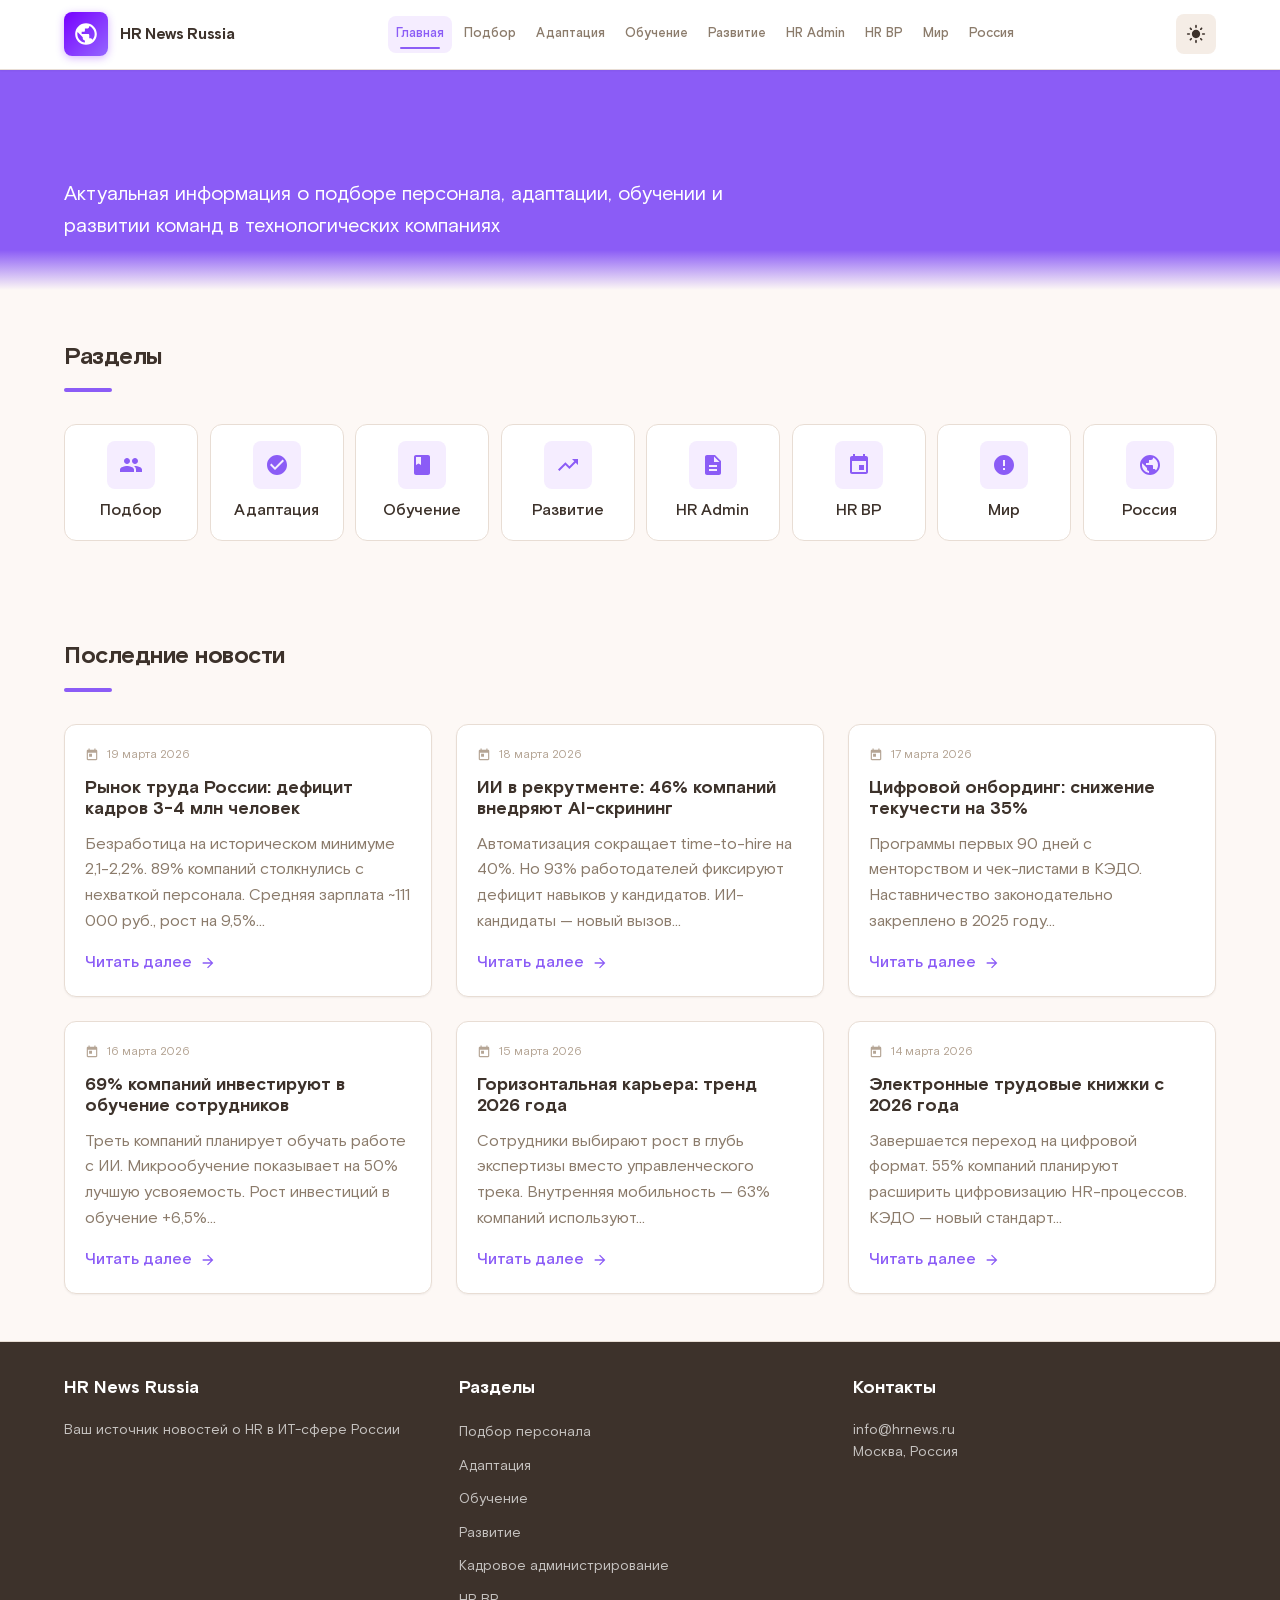
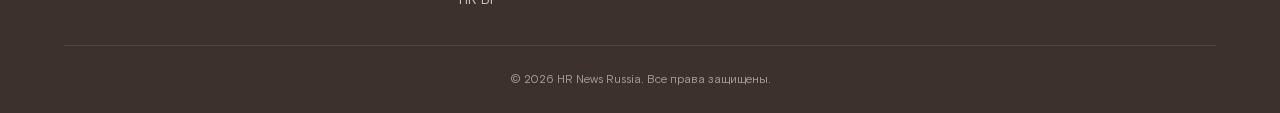
==== commit 849548ad: "Оптимизация: единая цветовая гамма, центрированное меню, обновлённые новости" ====
--- a/index.html
+++ b/index.html
@@ -23,17 +23,19 @@
                     </div>
                     <span class="logo-text">HR News Russia</span>
                 </div>
-                <nav class="nav">
-                    <a href="index.html" class="nav-link active">Главная</a>
-                    <a href="pages/recruitment.html" class="nav-link">Подбор персонала</a>
-                    <a href="pages/adaptation.html" class="nav-link">Адаптация</a>
-                    <a href="pages/training.html" class="nav-link">Обучение</a>
-                    <a href="pages/development.html" class="nav-link">Развитие</a>
-                    <a href="pages/hr-admin.html" class="nav-link">Кадровое администрирование</a>
-                    <a href="pages/hr-bp.html" class="nav-link">HR BP</a>
-                    <a href="pages/research.html" class="nav-link">Мировые исследования</a>
-                    <a href="pages/ru-research.html" class="nav-link">Российские исследования</a>
-                </nav>
+                <div class="nav-wrapper">
+                    <nav class="nav">
+                        <a href="index.html" class="nav-link active">Главная</a>
+                        <a href="pages/recruitment.html" class="nav-link">Подбор</a>
+                        <a href="pages/adaptation.html" class="nav-link">Адаптация</a>
+                        <a href="pages/training.html" class="nav-link">Обучение</a>
+                        <a href="pages/development.html" class="nav-link">Развитие</a>
+                        <a href="pages/hr-admin.html" class="nav-link">HR Admin</a>
+                        <a href="pages/hr-bp.html" class="nav-link">HR BP</a>
+                        <a href="pages/research.html" class="nav-link">Мир</a>
+                        <a href="pages/ru-research.html" class="nav-link">Россия</a>
+                    </nav>
+                </div>
                 <div style="display: flex; gap: 8px; align-items: center;">
                     <button class="theme-toggle" id="themeToggle" aria-label="Переключить тему">
                         <svg class="sun-icon" viewBox="0 0 24 24" xmlns="http://www.w3.org/2000/svg">
@@ -74,8 +76,7 @@
                             <path d="M16 11c1.66 0 2.99-1.34 2.99-3S17.66 5 16 5c-1.66 0-3 1.34-3 3s1.34 3 3 3zm-8 0c1.66 0 2.99-1.34 2.99-3S9.66 5 8 5C6.34 5 5 6.34 5 8s1.34 3 3 3zm0 2c-2.33 0-7 1.17-7 3.5V19h14v-2.5c0-2.33-4.67-3.5-7-3.5zm8 0c-.29 0-.62.02-.97.05 1.16.84 1.97 1.97 1.97 3.45V19h6v-2.5c0-2.33-4.67-3.5-7-3.5z"/>
                         </svg>
                     </div>
-                    <h3 class="category-title">Подбор персонала</h3>
-                    <p class="category-desc">Тренды рекрутмента, интервью, онбординг специалистов</p>
+                    <h3 class="category-title">Подбор</h3>
                 </a>
                 <a href="pages/adaptation.html" class="category-card">
                     <div class="category-icon">
@@ -84,7 +85,6 @@
                         </svg>
                     </div>
                     <h3 class="category-title">Адаптация</h3>
-                    <p class="category-desc">Программы онбординга, менторство, интеграция в команду</p>
                 </a>
                 <a href="pages/training.html" class="category-card">
                     <div class="category-icon">
@@ -93,7 +93,6 @@
                         </svg>
                     </div>
                     <h3 class="category-title">Обучение</h3>
-                    <p class="category-desc">Курсы, тренинги, сертификации и повышение квалификации</p>
                 </a>
                 <a href="pages/development.html" class="category-card">
                     <div class="category-icon">
@@ -102,7 +101,6 @@
                         </svg>
                     </div>
                     <h3 class="category-title">Развитие</h3>
-                    <p class="category-desc">Карьерный рост, развитие компетенций, лидерские программы</p>
                 </a>
                 <a href="pages/hr-admin.html" class="category-card">
                     <div class="category-icon">
@@ -110,17 +108,15 @@
                             <path d="M14 2H6c-1.1 0-1.99.9-1.99 2L4 20c0 1.1.89 2 1.99 2H18c1.1 0 2-.9 2-2V8l-6-6zm2 16H8v-2h8v2zm0-4H8v-2h8v2zm-3-5V3.5L18.5 9H13z"/>
                         </svg>
                     </div>
-                    <h3 class="category-title">Кадровое администрирование</h3>
-                    <p class="category-desc">Документооборот, compliance, HR-метрики и отчётность</p>
+                    <h3 class="category-title">HR Admin</h3>
                 </a>
                 <a href="pages/hr-bp.html" class="category-card">
                     <div class="category-icon">
                         <svg viewBox="0 0 24 24" xmlns="http://www.w3.org/2000/svg">
-                            <path d="M16 11c1.66 0 2.99-1.34 2.99-3S17.66 5 16 5c-1.66 0-3 1.34-3 3s1.34 3 3 3zm-8 0c1.66 0 2.99-1.34 2.99-3S9.66 5 8 5C6.34 5 5 6.34 5 8s1.34 3 3 3zm0 2c-2.33 0-7 1.17-7 3.5V19h14v-2.5c0-2.33-4.67-3.5-7-3.5zm8 0c-.29 0-.62.02-.97.05 1.16.84 1.97 1.97 1.97 3.45V19h6v-2.5c0-2.33-4.67-3.5-7-3.5z"/>
+                            <path d="M17 12h-5v5h5v-5zM16 1v2H8V1H6v2H5c-1.11 0-1.99.9-1.99 2L3 19c0 1.1.89 2 2 2h14c1.1 0 2-.9 2-2V5c0-1.1-.9-2-2-2h-1V1h-2zm1 18H5V8h14v11z"/>
                         </svg>
                     </div>
                     <h3 class="category-title">HR BP</h3>
-                    <p class="category-desc">Стратегическое партнёрство, бизнес-ориентированный HR</p>
                 </a>
                 <a href="pages/research.html" class="category-card">
                     <div class="category-icon">
@@ -128,8 +124,15 @@
                             <path d="M12 2C6.48 2 2 6.48 2 12s4.48 10 10 10 10-4.48 10-10S17.52 2 12 2zm1 15h-2v-2h2v2zm0-4h-2V7h2v6z"/>
                         </svg>
                     </div>
-                    <h3 class="category-title">Мировые исследования</h3>
-                    <p class="category-desc">Переводы ключевых международных HR-исследований</p>
+                    <h3 class="category-title">Мир</h3>
+                </a>
+                <a href="pages/ru-research.html" class="category-card">
+                    <div class="category-icon">
+                        <svg viewBox="0 0 24 24" xmlns="http://www.w3.org/2000/svg">
+                            <path d="M12 2C6.48 2 2 6.48 2 12s4.48 10 10 10 10-4.48 10-10S17.52 2 12 2zm-1 17.93c-3.95-.49-7-3.85-7-7.93 0-.62.08-1.21.21-1.79L9 15v1c0 1.1.9 2 2 2v1.93zm6.9-2.54c-.26-.81-1-1.39-1.9-1.39h-1v-3c0-.55-.45-1-1-1H8v-2h2c.55 0 1-.45 1-1V7h2c1.1 0 2-.9 2-2v-.41c2.93 1.19 5 4.06 5 7.41 0 2.08-.8 3.97-2.1 5.39z"/>
+                        </svg>
+                    </div>
+                    <h3 class="category-title">Россия</h3>
                 </a>
             </div>
         </div>
@@ -147,8 +150,8 @@
                         </svg>
                         19 марта 2026
                     </div>
-                    <h3 class="news-title hover-text-gradient">Рынок ИТ-рекрутмента в России показал рост на 15% в первом квартале</h3>
-                    <p class="news-excerpt">Компании увеличивают бюджеты на подбор специалистов в условиях дефицита кадров...</p>
+                    <h3 class="news-title hover-text-gradient">Рынок труда России: дефицит кадров 3-4 млн человек</h3>
+                    <p class="news-excerpt">Безработица на историческом минимуме 2,1-2,2%. 89% компаний столкнулись с нехваткой персонала. Средняя зарплата ~111 000 руб., рост на 9,5%...</p>
                     <a href="pages/recruitment.html" class="news-link">
                         Читать далее
                         <svg viewBox="0 0 24 24" xmlns="http://www.w3.org/2000/svg">
@@ -163,8 +166,24 @@
                         </svg>
                         18 марта 2026
                     </div>
-                    <h3 class="news-title hover-text-gradient">Новые подходы к онбордингу: опыт ведущих ИТ-компаний</h3>
-                    <p class="news-excerpt">Исследование показало эффективность программ менторства в первые 90 дней работы...</p>
+                    <h3 class="news-title hover-text-gradient">ИИ в рекрутменте: 46% компаний внедряют AI-скрининг</h3>
+                    <p class="news-excerpt">Автоматизация сокращает time-to-hire на 40%. Но 93% работодателей фиксируют дефицит навыков у кандидатов. ИИ-кандидаты — новый вызов...</p>
+                    <a href="pages/recruitment.html" class="news-link">
+                        Читать далее
+                        <svg viewBox="0 0 24 24" xmlns="http://www.w3.org/2000/svg">
+                            <path d="M12 4l-1.41 1.41L16.17 11H4v2h12.17l-5.58 5.59L12 20l8-8z"/>
+                        </svg>
+                    </a>
+                </article>
+                <article class="news-card hover-lift">
+                    <div class="news-date">
+                        <svg viewBox="0 0 24 24" xmlns="http://www.w3.org/2000/svg">
+                            <path d="M19 3h-1V1h-2v2H8V1H6v2H5c-1.11 0-1.99.9-1.99 2L3 19c0 1.1.89 2 2 2h14c1.1 0 2-.9 2-2V5c0-1.1-.9-2-2-2zm0 16H5V8h14v11zM7 10h5v5H7z"/>
+                        </svg>
+                        17 марта 2026
+                    </div>
+                    <h3 class="news-title hover-text-gradient">Цифровой онбординг: снижение текучести на 35%</h3>
+                    <p class="news-excerpt">Программы первых 90 дней с менторством и чек-листами в КЭДО. Наставничество законодательно закреплено в 2025 году...</p>
                     <a href="pages/adaptation.html" class="news-link">
                         Читать далее
                         <svg viewBox="0 0 24 24" xmlns="http://www.w3.org/2000/svg">
@@ -177,10 +196,10 @@
                         <svg viewBox="0 0 24 24" xmlns="http://www.w3.org/2000/svg">
                             <path d="M19 3h-1V1h-2v2H8V1H6v2H5c-1.11 0-1.99.9-1.99 2L3 19c0 1.1.89 2 2 2h14c1.1 0 2-.9 2-2V5c0-1.1-.9-2-2-2zm0 16H5V8h14v11zM7 10h5v5H7z"/>
                         </svg>
-                        17 марта 2026
-                    </div>
-                    <h3 class="news-title hover-text-gradient">Обучение без отрыва от производства: тренды 2026 года</h3>
-                    <p class="news-excerpt">Микрообучение и AI-платформы становятся стандартом в корпоративном образовании...</p>
+                        16 марта 2026
+                    </div>
+                    <h3 class="news-title hover-text-gradient">69% компаний инвестируют в обучение сотрудников</h3>
+                    <p class="news-excerpt">Треть компаний планирует обучать работе с ИИ. Микрообучение показывает на 50% лучшую усвояемость. Рост инвестиций в обучение +6,5%...</p>
                     <a href="pages/training.html" class="news-link">
                         Читать далее
                         <svg viewBox="0 0 24 24" xmlns="http://www.w3.org/2000/svg">
@@ -193,10 +212,10 @@
                         <svg viewBox="0 0 24 24" xmlns="http://www.w3.org/2000/svg">
                             <path d="M19 3h-1V1h-2v2H8V1H6v2H5c-1.11 0-1.99.9-1.99 2L3 19c0 1.1.89 2 2 2h14c1.1 0 2-.9 2-2V5c0-1.1-.9-2-2-2zm0 16H5V8h14v11zM7 10h5v5H7z"/>
                         </svg>
-                        16 марта 2026
-                    </div>
-                    <h3 class="news-title hover-text-gradient">HR-директора обсуждают новые модели карьерного развития</h3>
-                    <p class="news-excerpt">Горизонтальная карьера и проектный подход набирают популярность в ИТ-секторе...</p>
+                        15 марта 2026
+                    </div>
+                    <h3 class="news-title hover-text-gradient">Горизонтальная карьера: тренд 2026 года</h3>
+                    <p class="news-excerpt">Сотрудники выбирают рост в глубь экспертизы вместо управленческого трека. Внутренняя мобильность — 63% компаний используют...</p>
                     <a href="pages/development.html" class="news-link">
                         Читать далее
                         <svg viewBox="0 0 24 24" xmlns="http://www.w3.org/2000/svg">
@@ -209,27 +228,11 @@
                         <svg viewBox="0 0 24 24" xmlns="http://www.w3.org/2000/svg">
                             <path d="M19 3h-1V1h-2v2H8V1H6v2H5c-1.11 0-1.99.9-1.99 2L3 19c0 1.1.89 2 2 2h14c1.1 0 2-.9 2-2V5c0-1.1-.9-2-2-2zm0 16H5V8h14v11zM7 10h5v5H7z"/>
                         </svg>
-                        15 марта 2026
-                    </div>
-                    <h3 class="news-title hover-text-gradient">Цифровизация кадрового документооборота: новые требования 2026</h3>
-                    <p class="news-excerpt">Изменения в законодательстве упрощают переход на электронные трудовые книжки...</p>
+                        14 марта 2026
+                    </div>
+                    <h3 class="news-title hover-text-gradient">Электронные трудовые книжки с 2026 года</h3>
+                    <p class="news-excerpt">Завершается переход на цифровой формат. 55% компаний планируют расширить цифровизацию HR-процессов. КЭДО — новый стандарт...</p>
                     <a href="pages/hr-admin.html" class="news-link">
-                        Читать далее
-                        <svg viewBox="0 0 24 24" xmlns="http://www.w3.org/2000/svg">
-                            <path d="M12 4l-1.41 1.41L16.17 11H4v2h12.17l-5.58 5.59L12 20l8-8z"/>
-                        </svg>
-                    </a>
-                </article>
-                <article class="news-card hover-lift">
-                    <div class="news-date">
-                        <svg viewBox="0 0 24 24" xmlns="http://www.w3.org/2000/svg">
-                            <path d="M19 3h-1V1h-2v2H8V1H6v2H5c-1.11 0-1.99.9-1.99 2L3 19c0 1.1.89 2 2 2h14c1.1 0 2-.9 2-2V5c0-1.1-.9-2-2-2zm0 16H5V8h14v11zM7 10h5v5H7z"/>
-                        </svg>
-                        14 марта 2026
-                    </div>
-                    <h3 class="news-title hover-text-gradient">Роль HR BP в трансформации бизнеса: кейсы российских компаний</h3>
-                    <p class="news-excerpt">Как HR-партнёры влияют на стратегические решения и рост прибыли...</p>
-                    <a href="pages/hr-bp.html" class="news-link">
                         Читать далее
                         <svg viewBox="0 0 24 24" xmlns="http://www.w3.org/2000/svg">
                             <path d="M12 4l-1.41 1.41L16.17 11H4v2h12.17l-5.58 5.59L12 20l8-8z"/>
--- a/styles/main.css
+++ b/styles/main.css
@@ -3,107 +3,166 @@
    https://design.rt.ru/gen2/
    
    Цветовая схема: Комплементарная (Purple + Orange-Red)
+   Стиль: Теплый Бохо с элементами ИТ-эстетики
+   Шрифты: Rostelecom Basis (фирменный шрифт Ростелеком)
    Правило 60-30-10: 60% основной, 30% вторичный, 10% акцент
    =================================== */
 
 /* ===================================
-   CSS Variables — Rostelecom Theme
+   Font Faces — Rostelecom Basis
+   =================================== */
+@font-face {
+    font-family: 'Rostelecom Basis';
+    src: url('../fonts/RostelecomBasis-Light.woff2') format('woff2'),
+         url('../fonts/RostelecomBasis-Light.woff') format('woff');
+    font-weight: 300;
+    font-style: normal;
+    font-display: swap;
+}
+
+@font-face {
+    font-family: 'Rostelecom Basis';
+    src: url('../fonts/RostelecomBasis-Regular.woff2') format('woff2'),
+         url('../fonts/RostelecomBasis-Regular.woff') format('woff');
+    font-weight: 400;
+    font-style: normal;
+    font-display: swap;
+}
+
+@font-face {
+    font-family: 'Rostelecom Basis';
+    src: url('../fonts/RostelecomBasis-Medium.woff2') format('woff2'),
+         url('../fonts/RostelecomBasis-Medium.woff') format('woff');
+    font-weight: 500;
+    font-style: normal;
+    font-display: swap;
+}
+
+@font-face {
+    font-family: 'Rostelecom Basis';
+    src: url('../fonts/RostelecomBasis-Bold.woff2') format('woff2'),
+         url('../fonts/RostelecomBasis-Bold.woff') format('woff');
+    font-weight: 700;
+    font-style: normal;
+    font-display: swap;
+}
+
+/* ===================================
+   CSS Variables — Rostelecom Boho Theme
    =================================== */
 :root {
-    /* ===== Primary Colors — Rostelecom Official Palette ===== */
-    /* Primary 1 (Purple) — основной брендовый цвет */
+    /* ===== Primary Colors — Rostelecom Official Palette (Warm Adaptation) ===== */
+    /* Primary 1 (Purple) — смягчённый для бохо-стиля */
     --primary-1-day: #7700FF;
     --primary-1-night: #9466FF;
     --primary-1-light: #B380FF;
     --primary-1-lighter: #D4B3FF;
-    --primary-1-lightest: #E8D9FF;
-    
-    /* Primary 2 (Orange-Red) — вторичный брендовый цвет */
+    --primary-1-lightest: #F5EDFF;
+    --primary-1-warm: #8B5CF6;
+    
+    /* Primary 2 (Orange-Red) — тёплый, терракотовый оттенок */
     --primary-2-day: #FF4F12;
     --primary-2-night: #FF5E2D;
     --primary-2-light: #FF7A50;
     --primary-2-lighter: #FF9B7A;
-    --primary-2-lightest: #FFC4B3;
+    --primary-2-lightest: #FFE8E0;
+    --primary-2-warm: #FF6B35;
+    
+    /* ===== Boho Warm Neutrals ===== */
+    /* Тёплые нейтральные оттенки для бохо-стиля */
+    --boho-cream: #FDF8F5;
+    --boho-sand: #F5EDE6;
+    --boho-beige: #E8DDD4;
+    --boho-taupe: #C9B8A8;
+    --boho-brown: #8B7355;
+    --boho-clay: #B8956B;
+    --boho-terracotta: #CC7B5E;
+    --boho-rust: #A0522D;
     
     /* ===== Secondary Colors — Rostelecom Official Palette ===== */
-    /* Secondary 1 (Teal/Green) */
+    /* Secondary 1 (Teal/Green) — смягчённый */
     --secondary-1-day: #29CCA3;
     --secondary-1-night: #16D9A6;
     --secondary-1-light: #4AE5B8;
     --secondary-1-lighter: #7EEFD0;
-    --secondary-1-lightest: #B8F8E8;
-    
-    /* Secondary 2 (Blue) */
+    --secondary-1-lightest: #E8F9F4;
+    
+    /* Secondary 2 (Blue) — смягчённый */
     --secondary-2-day: #2F9AFF;
     --secondary-2-night: #40A2FF;
     --secondary-2-light: #5AADFF;
     --secondary-2-lighter: #85C2FF;
-    --secondary-2-lightest: #BDE0FF;
+    --secondary-2-lightest: #E8F2FF;
     
     /* ===== System UI Colors — Rostelecom Official Palette ===== */
-    /* Success (Green) */
+    /* Success (Green) — тёплый оттенок */
     --success-day: #00D359;
     --success-night: #26DA72;
     --success-light: #4AE58A;
-    --success-bg: #E6F9ED;
-    
-    /* Error (Red) */
+    --success-bg: #F0F9F4;
+    
+    /* Error (Red) — мягкий коралловый */
     --error-day: #FF0C0C;
     --error-night: #FF4747;
     --error-light: #FF6B6B;
-    --error-bg: #FFE6E6;
-    
-    /* Warning (Yellow/Amber) */
+    --error-bg: #FFF5F5;
+    
+    /* Warning (Yellow/Amber) — тёплый янтарь */
     --warning-day: #FFB608;
     --warning-night: #FFCA00;
     --warning-light: #FFD633;
-    --warning-bg: #FFF8E6;
-    
-    /* Info (Blue) */
+    --warning-bg: #FFFBF0;
+    
+    /* Info (Blue) — мягкий синий */
     --info-day: #0042ED;
     --info-night: #4075FF;
     --info-light: #6B91FF;
-    --info-bg: #E6EBFF;
-    
-    /* ===== Grayscale Palette — Rostelecom Official ===== */
-    --black: #101828;        /* 100% */
-    --grey-95: #1D2533;      /* 95% */
-    --grey-90: #272F3D;      /* 90% */
-    --grey-80: #3D4555;      /* 80% */
-    --grey-60: #797E8B;      /* 60% */
-    --grey-40: #B5B7C0;      /* 40% */
-    --grey-20: #D3D4DB;      /* 20% */
-    --grey-10: #E8E8EE;      /* 10% */
-    --grey-5: #F4F4F5;       /* 5% */
-    --white: #FFFFFF;        /* 0% */
+    --info-bg: #F0F4FF;
+    
+    /* ===== Warm Grayscale Palette ===== */
+    /* Тёплая серая шкала с бежевыми оттенками */
+    --black: #1A1614;
+    --grey-95: #2D2621;
+    --grey-90: #3D322B;
+    --grey-80: #5C4D41;
+    --grey-60: #8B7B6B;
+    --grey-40: #B5A595;
+    --grey-20: #D5C9BF;
+    --grey-10: #E8E0D9;
+    --grey-5: #F5F1EE;
+    --white: #FFFFFF;
+    
+    /* ===== Boho Background Patterns ===== */
+    --boho-pattern-dots: url("data:image/svg+xml,%3Csvg width='6' height='6' viewBox='0 0 6 6' xmlns='http://www.w3.org/2000/svg'%3E%3Cg fill='%238B7355' fill-opacity='0.05' fill-rule='evenodd'%3E%3Cpath d='M5 0h1L0 6V5zM6 5v1H5z'/%3E%3C/g%3E%3C/svg%3E");
+    --boho-pattern-lines: url("data:image/svg+xml,%3Csvg width='20' height='20' viewBox='0 0 20 20' xmlns='http://www.w3.org/2000/svg'%3E%3Cg fill='%23B8956B' fill-opacity='0.08' fill-rule='evenodd'%3E%3Ccircle cx='3' cy='3' r='3'/%3E%3Ccircle cx='13' cy='13' r='3'/%3E%3C/g%3E%3C/svg%3E");
     
     /* ===== Transparent Palette — For Light Theme ===== */
-    --transparent-100: rgba(16, 24, 40, 1);
-    --transparent-75: rgba(16, 24, 40, 0.7);
-    --transparent-50: rgba(16, 24, 40, 0.5);
-    --transparent-25: rgba(16, 24, 40, 0.25);
-    --transparent-10: rgba(16, 24, 40, 0.1);
-    --transparent-5: rgba(16, 24, 40, 0.05);
-    --transparent-3: rgba(16, 24, 40, 0.025);
-    
-    /* ===== Semantic Color Variables — Rostelecom IT Company Scheme ===== */
-    /* Primary: Purple — креативность, инновации, технологии */
-    --color-primary: var(--primary-1-day);
+    --transparent-100: rgba(26, 22, 20, 1);
+    --transparent-75: rgba(26, 22, 20, 0.7);
+    --transparent-50: rgba(26, 22, 20, 0.5);
+    --transparent-25: rgba(26, 22, 20, 0.25);
+    --transparent-10: rgba(26, 22, 20, 0.1);
+    --transparent-5: rgba(26, 22, 20, 0.05);
+    --transparent-3: rgba(26, 22, 20, 0.025);
+    
+    /* ===== Semantic Color Variables — Boho Warm Adaptation ===== */
+    /* Primary: Purple — креативность, инновации, с тёплым подтоном */
+    --color-primary: var(--primary-1-warm);
     --color-primary-hover: var(--primary-1-light);
     --color-primary-active: var(--primary-1-day);
     --color-primary-light: var(--primary-1-lightest);
     --color-primary-bg: var(--primary-1-lightest);
     --color-primary-night: var(--primary-1-night);
     
-    /* Secondary: Orange-Red — энергия, действие, CTA */
-    --color-secondary: var(--primary-2-day);
+    /* Secondary: Orange-Red — энергия, тепло, терракота */
+    --color-secondary: var(--primary-2-warm);
     --color-secondary-hover: var(--primary-2-light);
     --color-secondary-active: var(--primary-2-day);
     --color-secondary-light: var(--primary-2-lightest);
     --color-secondary-bg: var(--primary-2-lightest);
     --color-secondary-night: var(--primary-2-night);
     
-    /* Accent Colors */
+    /* Accent Colors — тёплые природные оттенки */
     --color-accent: var(--secondary-1-day);
     --color-accent-hover: var(--secondary-1-light);
     --color-accent-night: var(--secondary-1-night);
@@ -111,6 +170,12 @@
     --color-accent-2: var(--secondary-2-day);
     --color-accent-2-hover: var(--secondary-2-light);
     --color-accent-2-night: var(--secondary-2-night);
+    
+    /* Boho Accent Colors */
+    --color-boho-clay: var(--boho-clay);
+    --color-boho-terracotta: var(--boho-terracotta);
+    --color-boho-rust: var(--boho-rust);
+    --color-boho-sand: var(--boho-sand);
     
     /* Functional Colors */
     --color-success: var(--success-day);
@@ -129,16 +194,17 @@
     --color-info-bg: var(--info-bg);
     --color-info-day: var(--info-day);
     
-    /* Background Colors — Light Theme */
-    --color-bg-primary: var(--white);
-    --color-bg-secondary: var(--grey-5);
-    --color-bg-tertiary: var(--grey-10);
+    /* Background Colors — Warm Boho Theme */
+    --color-bg-primary: var(--boho-cream);
+    --color-bg-secondary: var(--boho-sand);
+    --color-bg-tertiary: var(--boho-beige);
     --color-bg-elevated: var(--white);
     --color-bg-inverse: var(--black);
     --color-bg-brand: var(--color-primary);
-    
-    /* Text Colors — Light Theme */
-    --color-text-primary: var(--black);
+    --color-bg-pattern: var(--boho-pattern-lines);
+    
+    /* Text Colors — Warm Tones */
+    --color-text-primary: var(--grey-90);
     --color-text-secondary: var(--grey-60);
     --color-text-tertiary: var(--grey-40);
     --color-text-inverse: var(--white);
@@ -146,15 +212,44 @@
     --color-text-link-hover: var(--color-primary-hover);
     --color-text-brand: var(--color-primary);
     
-    /* Border Colors — Light Theme */
-    --color-border-primary: var(--grey-20);
-    --color-border-secondary: var(--grey-10);
+    /* Border Colors — Warm Neutrals */
+    --color-border-primary: var(--boho-taupe);
+    --color-border-secondary: var(--boho-beige);
     --color-border-inverse: var(--grey-40);
     --color-border-brand: var(--color-primary);
     --color-border-focus: var(--color-primary);
-    
-    /* ===== Typography — Rostelecom System ===== */
-    --font-family: 'Inter', -apple-system, BlinkMacSystemFont, 'Segoe UI', Roboto, Helvetica, Arial, sans-serif;
+    --color-border-warm: var(--boho-clay);
+    
+    /* ===== Typography — Rostelecom Basis Font ===== */
+    --font-family: 'Rostelecom Basis', 'Inter', -apple-system, BlinkMacSystemFont, 'Segoe UI', Roboto, Helvetica, Arial, sans-serif;
+    
+    /* Font Sizes */
+    --font-size-display: 3.5rem;    /* 56px */
+    --font-size-title: 2.5rem;      /* 40px */
+    --font-size-headline: 1.75rem;  /* 28px */
+    --font-size-title-1: 1.5rem;    /* 24px */
+    --font-size-title-2: 1.25rem;   /* 20px */
+    --font-size-title-3: 1.125rem;  /* 18px */
+    --font-size-body: 1rem;         /* 16px */
+    --font-size-caption: 0.875rem;  /* 14px */
+    --font-size-small: 0.75rem;     /* 12px */
+    
+    /* Font Weights — Rostelecom Basis */
+    --font-weight-light: 300;       /* Light */
+    --font-weight-regular: 400;     /* Regular */
+    --font-weight-medium: 500;      /* Medium */
+    --font-weight-semibold: 600;    /* Faux-semibold */
+    --font-weight-bold: 700;        /* Bold */
+    
+    /* Line Heights */
+    --line-height-tight: 1.2;
+    --line-height-normal: 1.4;
+    --line-height-relaxed: 1.6;
+    
+    /* Letter Spacing */
+    --letter-spacing-tight: -0.02em;
+    --letter-spacing-normal: 0;
+    --letter-spacing-wide: 0.02em;
     
     /* Font Sizes */
     --font-size-display: 3.5rem;    /* 56px */
@@ -231,55 +326,62 @@
     --z-tooltip: 400;
 }
 
-/* ===== Dark Theme — Rostelecom IT Company Official Palette ===== */
+/* ===== Dark Theme — Rostelecom Boho Warm ===== */
 .theme-dark {
-    /* Background Colors — Dark Theme */
-    --color-bg-primary: var(--black);
-    --color-bg-secondary: var(--grey-95);
-    --color-bg-tertiary: var(--grey-90);
-    --color-bg-elevated: var(--grey-95);
+    /* Background Colors — Dark Boho Theme */
+    --color-bg-primary: #1A1614;
+    --color-bg-secondary: #2D2621;
+    --color-bg-tertiary: #3D322B;
+    --color-bg-elevated: #2D2621;
     
     /* Text Colors — Dark Theme */
-    --color-text-primary: var(--white);
-    --color-text-secondary: var(--grey-40);
-    --color-text-tertiary: var(--grey-60);
-    --color-text-link: var(--primary-1-night);
-    --color-text-link-hover: var(--primary-1-light);
+    --color-text-primary: #FDF8F5;
+    --color-text-secondary: #D5C9BF;
+    --color-text-tertiary: #B5A595;
+    --color-text-link: var(--primary-1-light);
+    --color-text-link-hover: var(--primary-1-lighter);
     
     /* Border Colors — Dark Theme */
-    --color-border-primary: var(--grey-80);
-    --color-border-secondary: var(--grey-90);
+    --color-border-primary: #5C4D41;
+    --color-border-secondary: #3D322B;
     
     /* Brand Colors — Dark Theme */
-    --color-primary: var(--primary-1-night);
-    --color-primary-hover: var(--primary-1-light);
-    --color-primary-light: rgba(148, 102, 255, 0.15);
-    --color-primary-bg: rgba(148, 102, 255, 0.1);
-    
-    --color-secondary: var(--primary-2-night);
-    --color-secondary-hover: var(--primary-2-light);
-    --color-secondary-light: rgba(255, 94, 45, 0.15);
-    --color-secondary-bg: rgba(255, 94, 45, 0.1);
+    --color-primary: var(--primary-1-light);
+    --color-primary-hover: var(--primary-1-lighter);
+    --color-primary-light: rgba(148, 102, 255, 0.2);
+    --color-primary-bg: rgba(148, 102, 255, 0.15);
+    
+    --color-secondary: var(--primary-2-light);
+    --color-secondary-hover: var(--primary-2-lighter);
+    --color-secondary-light: rgba(255, 122, 80, 0.2);
+    --color-secondary-bg: rgba(255, 122, 80, 0.15);
     
     /* Accent Colors — Dark Theme */
-    --color-accent: var(--secondary-1-night);
-    --color-accent-hover: var(--secondary-1-light);
-    
-    --color-accent-2: var(--secondary-2-night);
-    --color-accent-2-hover: var(--secondary-2-light);
+    --color-accent: var(--secondary-1-light);
+    --color-accent-hover: var(--secondary-1-lighter);
+    
+    --color-accent-2: var(--secondary-2-light);
+    --color-accent-2-hover: var(--secondary-2-lighter);
     
     /* Functional Colors — Dark Theme */
-    --color-success: var(--success-night);
-    --color-success-bg: rgba(38, 218, 114, 0.15);
-    
-    --color-error: var(--error-night);
-    --color-error-bg: rgba(255, 71, 71, 0.15);
-    
-    --color-warning: var(--warning-night);
-    --color-warning-bg: rgba(255, 202, 0, 0.15);
-    
-    --color-info: var(--info-night);
-    --color-info-bg: rgba(64, 117, 255, 0.15);
+    --color-success: var(--success-light);
+    --color-success-bg: rgba(74, 229, 138, 0.2);
+    
+    --color-error: var(--error-light);
+    --color-error-bg: rgba(255, 107, 107, 0.2);
+    
+    --color-warning: var(--warning-light);
+    --color-warning-bg: rgba(255, 214, 51, 0.2);
+    
+    --color-info: var(--info-light);
+    --color-info-bg: rgba(107, 145, 255, 0.2);
+    
+    /* Boho Colors — Dark Theme */
+    --boho-cream: #2D2621;
+    --boho-sand: #3D322B;
+    --boho-beige: #5C4D41;
+    --boho-taupe: #8B7B6B;
+    --boho-clay: #B8956B;
 }
 
 /* ===== Media Queries for Dark Theme ===== */
@@ -397,7 +499,7 @@
 }
 
 /* ===================================
-   Header
+   Header — Responsive
    =================================== */
 .header {
     background: var(--color-bg-elevated);
@@ -412,38 +514,41 @@
 }
 
 .theme-dark .header {
-    background: rgba(15, 20, 25, 0.95);
+    background: rgba(26, 22, 20, 0.95);
 }
 
 .header-content {
     display: flex;
     align-items: center;
     justify-content: space-between;
-    padding: var(--spacing-4) 0;
-    gap: var(--spacing-6);
+    padding: var(--spacing-3) 0;
+    gap: var(--spacing-4);
+    flex-wrap: nowrap;
 }
 
 .logo {
     display: flex;
     align-items: center;
     gap: var(--spacing-3);
+    flex-shrink: 0;
 }
 
 .logo-icon {
     display: flex;
     align-items: center;
     justify-content: center;
-    width: 48px;
-    height: 48px;
+    width: 44px;
+    height: 44px;
     background: linear-gradient(135deg, var(--primary-1-day), var(--primary-1-night));
     border-radius: var(--radius-s);
     transition: all var(--transition-normal);
     box-shadow: 0 2px 8px rgba(119, 0, 255, 0.3);
+    flex-shrink: 0;
 }
 
 .logo-icon svg {
-    width: 28px;
-    height: 28px;
+    width: 26px;
+    height: 26px;
     fill: white;
 }
 
@@ -453,35 +558,54 @@
 }
 
 .logo-text {
-    font-size: var(--font-size-title-2);
+    font-size: var(--font-size-lg);
     font-weight: var(--font-weight-semibold);
     color: var(--color-text-primary);
     letter-spacing: var(--letter-spacing-tight);
+    white-space: nowrap;
+}
+
+.nav-wrapper {
+    flex: 1;
+    display: flex;
+    justify-content: center;
+    overflow: hidden;
 }
 
 .nav {
     display: flex;
     gap: var(--spacing-1);
+    align-items: center;
+    overflow-x: auto;
+    -webkit-overflow-scrolling: touch;
+    scrollbar-width: none;
+    padding: var(--spacing-1) var(--spacing-2);
+}
+
+.nav::-webkit-scrollbar {
+    display: none;
 }
 
 .nav-link {
-    padding: var(--spacing-2) var(--spacing-4);
-    font-size: var(--font-size-body);
+    padding: var(--spacing-2) var(--spacing-3);
+    font-size: var(--font-size-small);
     font-weight: var(--font-weight-medium);
     color: var(--color-text-secondary);
     border-radius: var(--radius-s);
     transition: all var(--transition-fast);
     position: relative;
+    white-space: nowrap;
+    flex-shrink: 0;
 }
 
 .nav-link::after {
     content: '';
     position: absolute;
-    bottom: 2px;
-    left: var(--spacing-4);
-    right: var(--spacing-4);
+    bottom: 4px;
+    left: var(--spacing-3);
+    right: var(--spacing-3);
     height: 2px;
-    background: linear-gradient(90deg, var(--color-primary), var(--color-secondary));
+    background: var(--color-primary);
     border-radius: var(--radius-full);
     transform: scaleX(0);
     transition: transform var(--transition-fast);
@@ -489,7 +613,7 @@
 
 .nav-link:hover {
     color: var(--color-primary);
-    background: var(--color-bg-tertiary);
+    background: var(--color-primary-bg);
 }
 
 .nav-link:hover::after {
@@ -516,6 +640,7 @@
     justify-content: center;
     border-radius: var(--radius-s);
     transition: background var(--transition-fast);
+    flex-shrink: 0;
 }
 
 .mobile-menu-btn:hover {
@@ -531,36 +656,28 @@
 }
 
 /* ===================================
-   Hero Section
+   Hero Section — Simplified Minimal
    =================================== */
 .hero {
-    background: linear-gradient(135deg, var(--primary-1-day) 0%, var(--primary-1-day) 35%, var(--primary-1-night) 100%);
-    padding: var(--spacing-20) 0;
+    background: var(--color-primary);
+    padding: var(--spacing-12) 0;
     color: white;
     position: relative;
     overflow: hidden;
 }
 
-.hero::before {
+.hero::after {
     content: '';
     position: absolute;
-    top: 0;
+    bottom: 0;
+    left: 0;
     right: 0;
-    width: 50%;
-    height: 100%;
-    background: 
-        radial-gradient(circle at 80% 20%, rgba(255, 255, 255, 0.1) 0%, transparent 40%),
-        radial-gradient(circle at 60% 80%, rgba(255, 79, 18, 0.15) 0%, transparent 50%);
-    animation: gradientShift 15s ease infinite;
-}
-
-@keyframes gradientShift {
-    0%, 100% { opacity: 0.5; transform: scale(1); }
-    50% { opacity: 0.8; transform: scale(1.1); }
+    height: 40px;
+    background: linear-gradient(to top, var(--color-bg-primary), transparent);
 }
 
 .hero-content {
-    max-width: 800px;
+    max-width: 700px;
     position: relative;
     z-index: 1;
 }
@@ -569,17 +686,15 @@
     font-size: var(--font-size-title);
     font-weight: var(--font-weight-bold);
     line-height: var(--line-height-tight);
-    margin-bottom: var(--spacing-4);
+    margin-bottom: var(--spacing-3);
     letter-spacing: var(--letter-spacing-tight);
-    animation: fadeInUp 0.8s ease-out;
 }
 
 .hero-subtitle {
-    font-size: var(--font-size-headline);
-    font-weight: var(--font-weight-light);
+    font-size: var(--font-size-title-2);
+    font-weight: var(--font-weight-regular);
     line-height: var(--line-height-relaxed);
-    opacity: 0.95;
-    animation: fadeInUp 0.8s ease-out 0.2s both;
+    opacity: 0.9;
 }
 
 /* ===================================
@@ -602,78 +717,59 @@
     left: 0;
     width: 48px;
     height: 4px;
-    background: linear-gradient(90deg, var(--color-primary), var(--blue-500));
+    background: var(--color-primary);
     border-radius: var(--radius-full);
 }
 
 /* ===================================
-   Categories Section
+   Categories Section — Simplified Minimal
    =================================== */
 .categories {
-    padding: var(--spacing-16) 0;
-    background: var(--color-bg-secondary);
+    padding: var(--spacing-12) 0;
+    background: var(--color-bg-primary);
 }
 
 .categories-grid {
     display: grid;
-    grid-template-columns: repeat(6, 1fr);
-    gap: var(--spacing-4);
+    grid-template-columns: repeat(8, 1fr);
+    gap: var(--spacing-3);
 }
 
 .category-card {
     background: var(--color-bg-elevated);
-    padding: var(--spacing-6);
+    padding: var(--spacing-4);
     border-radius: var(--radius-m);
-    box-shadow: var(--shadow-s);
-    transition: all var(--transition-normal);
+    transition: all var(--transition-fast);
     text-align: center;
     border: 1px solid var(--color-border-secondary);
-    position: relative;
-    overflow: hidden;
-}
-
-.category-card::before {
-    content: '';
-    position: absolute;
-    top: 0;
-    left: 0;
-    right: 0;
-    height: 3px;
-    background: linear-gradient(90deg, var(--color-primary) 0%, var(--color-secondary) 100%);
-    transform: scaleX(0);
-    transition: transform var(--transition-normal);
 }
 
 .category-card:hover {
     transform: translateY(-4px);
-    box-shadow: var(--shadow-l);
+    box-shadow: var(--shadow-m);
     border-color: var(--color-primary);
 }
 
-.category-card:hover::before {
-    transform: scaleX(1);
-}
-
 .category-icon {
-    width: 56px;
-    height: 56px;
-    margin: 0 auto var(--spacing-4);
+    width: 48px;
+    height: 48px;
+    margin: 0 auto var(--spacing-3);
     display: flex;
     align-items: center;
     justify-content: center;
     background: var(--color-primary-bg);
-    border-radius: var(--radius-m);
-    transition: all var(--transition-normal);
+    border-radius: var(--radius-s);
+    transition: all var(--transition-fast);
 }
 
 .category-card:hover .category-icon {
-    background: linear-gradient(135deg, var(--color-primary), var(--primary-1-night));
-    transform: scale(1.1) rotate(5deg);
+    background: var(--color-primary);
+    transform: scale(1.1);
 }
 
 .category-icon svg {
-    width: 28px;
-    height: 28px;
+    width: 24px;
+    height: 24px;
     fill: var(--color-primary);
     transition: fill var(--transition-fast);
 }
@@ -683,24 +779,28 @@
 }
 
 .category-title {
-    font-size: var(--font-size-title-3);
-    font-weight: var(--font-weight-semibold);
+    font-size: var(--font-size-body);
+    font-weight: var(--font-weight-medium);
     color: var(--color-text-primary);
-    margin-bottom: var(--spacing-2);
+    margin-bottom: var(--spacing-1);
     line-height: var(--line-height-tight);
+    white-space: nowrap;
+    overflow: hidden;
+    text-overflow: ellipsis;
 }
 
 .category-desc {
-    font-size: var(--font-size-caption);
+    font-size: var(--font-size-small);
     color: var(--color-text-tertiary);
-    line-height: var(--line-height-relaxed);
+    line-height: var(--line-height-normal);
+    display: none;
 }
 
 /* ===================================
-   Latest News Section
+   Latest News Section — Simplified
    =================================== */
 .latest-news {
-    padding: var(--spacing-16) 0;
+    padding: var(--spacing-12) 0;
     background: var(--color-bg-primary);
 }
 
@@ -714,32 +814,15 @@
     background: var(--color-bg-elevated);
     border: 1px solid var(--color-border-secondary);
     border-radius: var(--radius-m);
-    padding: var(--spacing-6);
-    transition: all var(--transition-normal);
-    position: relative;
-    overflow: hidden;
-}
-
-.news-card::after {
-    content: '';
-    position: absolute;
-    bottom: 0;
-    left: 0;
-    right: 0;
-    height: 3px;
-    background: linear-gradient(90deg, var(--color-primary) 0%, var(--color-secondary) 100%);
-    transform: scaleX(0);
-    transition: transform var(--transition-normal);
+    padding: var(--spacing-5);
+    transition: all var(--transition-fast);
+    box-shadow: var(--shadow-xs);
 }
 
 .news-card:hover {
-    box-shadow: var(--shadow-l);
+    box-shadow: var(--shadow-m);
     border-color: var(--color-primary);
     transform: translateY(-4px);
-}
-
-.news-card:hover::after {
-    transform: scaleX(1);
 }
 
 .news-date {
@@ -749,10 +832,6 @@
     font-size: var(--font-size-small);
     color: var(--color-text-tertiary);
     margin-bottom: var(--spacing-3);
-    padding: var(--spacing-1) var(--spacing-3);
-    background: var(--color-bg-tertiary);
-    border-radius: var(--radius-full);
-    border: 1px solid var(--color-border-secondary);
 }
 
 .news-date svg {
@@ -807,30 +886,14 @@
 }
 
 /* ===================================
-   Footer
+   Footer — Simplified
    =================================== */
 .footer {
-    background: var(--color-bg-inverse);
+    background: var(--grey-90);
     color: white;
-    padding: var(--spacing-12) 0 var(--spacing-8);
+    padding: var(--spacing-8) 0 var(--spacing-6);
     margin-top: auto;
-    position: relative;
-    overflow: hidden;
-}
-
-.footer::before {
-    content: '';
-    position: absolute;
-    top: 0;
-    left: 0;
-    right: 0;
-    height: 3px;
-    background: linear-gradient(90deg, 
-        var(--color-primary) 0%, 
-        var(--primary-1-night) 25%, 
-        var(--color-secondary) 50%, 
-        var(--primary-2-night) 75%, 
-        var(--color-primary) 100%);
+    border-top: 1px solid var(--color-border-secondary);
 }
 
 .footer-content {
@@ -1441,105 +1504,326 @@
 }
 
 /* ===================================
-   Responsive Design
+   Responsive Design — Adaptive
    =================================== */
-@media (max-width: 1024px) {
+
+/* Large Desktop (1400px+) */
+@media (max-width: 1400px) {
+    :root {
+        --container-max: 1200px;
+    }
+    
+    .nav-link {
+        padding: var(--spacing-2) var(--spacing-2);
+        font-size: 13px;
+    }
+}
+
+/* Desktop (1200px - 1400px) */
+@media (max-width: 1200px) {
+    :root {
+        --container-max: 960px;
+    }
+    
+    .nav-link {
+        padding: var(--spacing-2) var(--spacing-1);
+        font-size: 12px;
+    }
+    
+    .logo-text {
+        font-size: var(--font-size-base);
+    }
+    
     .categories-grid {
         grid-template-columns: repeat(3, 1fr);
     }
+}
+
+/* Small Desktop (992px - 1200px) */
+@media (max-width: 992px) {
+    :root {
+        --container-max: 100%;
+        --container-padding: var(--spacing-4);
+    }
+    
+    .header-content {
+        padding: var(--spacing-2) 0;
+        gap: var(--spacing-2);
+    }
+    
+    .logo-icon {
+        width: 40px;
+        height: 40px;
+    }
+    
+    .logo-icon svg {
+        width: 24px;
+        height: 24px;
+    }
+    
+    .logo-text {
+        font-size: 14px;
+    }
+    
+    .nav {
+        gap: 0;
+    }
+    
+    .nav-link {
+        padding: var(--spacing-2) 8px;
+        font-size: 11px;
+    }
+    
+    .hero-title {
+        font-size: var(--font-size-headline);
+    }
+    
+    .hero-subtitle {
+        font-size: var(--font-size-title-2);
+    }
     
     .news-grid {
         grid-template-columns: repeat(2, 1fr);
     }
     
-    .footer-content {
+    .research-grid {
         grid-template-columns: repeat(2, 1fr);
     }
 }
 
+/* Tablet (768px - 992px) */
 @media (max-width: 768px) {
+    .header {
+        position: relative;
+    }
+    
+    .header-content {
+        flex-wrap: wrap;
+        padding: var(--spacing-3);
+    }
+    
+    .logo {
+        flex: 1;
+    }
+    
     .nav {
         display: none;
         position: absolute;
         top: 100%;
         left: 0;
         right: 0;
-        background: var(--color-bg-primary);
+        background: var(--color-bg-elevated);
         flex-direction: column;
         padding: var(--spacing-4);
         border-bottom: 1px solid var(--color-border-secondary);
         box-shadow: var(--shadow-l);
+        gap: var(--spacing-2);
+        z-index: var(--z-dropdown);
     }
     
     .nav.active {
         display: flex;
+        animation: slideInDown 0.3s ease-out;
+    }
+    
+    .nav-link {
+        padding: var(--spacing-3) var(--spacing-4);
+        font-size: var(--font-size-body);
+        width: 100%;
+        text-align: left;
+    }
+    
+    .nav-link::after {
+        display: none;
     }
     
     .mobile-menu-btn {
         display: flex;
     }
     
+    .hero {
+        padding: var(--spacing-12) 0;
+    }
+    
     .hero-title {
-        font-size: var(--font-size-headline);
+        font-size: var(--font-size-title-1);
     }
     
     .hero-subtitle {
-        font-size: var(--font-size-title-2);
+        font-size: var(--font-size-title-3);
     }
     
     .categories-grid {
         grid-template-columns: repeat(2, 1fr);
+        gap: var(--spacing-3);
+    }
+    
+    .category-card {
+        padding: var(--spacing-4);
+    }
+    
+    .category-icon {
+        width: 48px;
+        height: 48px;
+    }
+    
+    .category-icon svg {
+        width: 24px;
+        height: 24px;
+    }
+    
+    .category-title {
+        font-size: var(--font-size-body);
+    }
+    
+    .category-desc {
+        font-size: var(--font-size-small);
     }
     
     .news-grid {
         grid-template-columns: 1fr;
+        gap: var(--spacing-4);
+    }
+    
+    .research-grid {
+        grid-template-columns: 1fr;
     }
     
     .footer-content {
         grid-template-columns: 1fr;
+        gap: var(--spacing-6);
     }
     
     .page-title {
         font-size: var(--font-size-title-1);
     }
     
+    .page-description {
+        font-size: var(--font-size-body);
+    }
+    
+    .filter-tabs {
+        overflow-x: auto;
+        flex-wrap: nowrap;
+        padding-bottom: var(--spacing-2);
+        -webkit-overflow-scrolling: touch;
+    }
+    
+    .filter-tab {
+        flex-shrink: 0;
+    }
+}
+
+/* Mobile (480px - 768px) */
+@media (max-width: 480px) {
+    :root {
+        --container-padding: var(--spacing-3);
+        --spacing-16: var(--spacing-12);
+    }
+    
     .header-content {
-        flex-wrap: wrap;
-    }
-}
-
-@media (max-width: 480px) {
+        padding: var(--spacing-2);
+    }
+    
+    .logo-icon {
+        width: 36px;
+        height: 36px;
+    }
+    
+    .logo-icon svg {
+        width: 20px;
+        height: 20px;
+    }
+    
+    .logo-text {
+        font-size: 13px;
+    }
+    
+    .hero {
+        padding: var(--spacing-10) 0;
+    }
+    
+    .hero-title {
+        font-size: var(--font-size-title-2);
+    }
+    
+    .hero-subtitle {
+        font-size: var(--font-size-body);
+    }
+    
     .categories-grid {
         grid-template-columns: 1fr;
     }
     
-    .logo-text {
-        font-size: var(--font-size-body);
-    }
-    
-    .logo-icon {
-        width: 40px;
-        height: 40px;
-    }
-    
-    .hero {
-        padding: var(--spacing-12) 0;
+    .category-card {
+        padding: var(--spacing-3);
     }
     
     .section-title {
         font-size: var(--font-size-title-2);
     }
-}
-
-/* ===================================
-   Print Styles
-   =================================== */
+    
+    .news-card {
+        padding: var(--spacing-4);
+    }
+    
+    .research-card {
+        padding: var(--spacing-4);
+    }
+    
+    .research-highlights {
+        padding: var(--spacing-3);
+    }
+    
+    .research-highlights li {
+        font-size: var(--font-size-small);
+        padding-left: var(--spacing-3);
+    }
+}
+
+/* Small Mobile (320px - 480px) */
+@media (max-width: 320px) {
+    .logo-text {
+        display: none;
+    }
+    
+    .hero-title {
+        font-size: var(--font-size-title-3);
+    }
+    
+    .hero-subtitle {
+        font-size: var(--font-size-caption);
+    }
+    
+    .category-title {
+        font-size: var(--font-size-sm);
+    }
+    
+    .news-title {
+        font-size: var(--font-size-body);
+    }
+}
+
+/* Landscape Mobile */
+@media (max-width: 768px) and (orientation: landscape) {
+    .hero {
+        padding: var(--spacing-8) 0;
+    }
+    
+    .nav {
+        max-height: 80vh;
+        overflow-y: auto;
+    }
+}
+
+/* Print Styles */
 @media print {
     .header,
     .footer,
     .mobile-menu-btn,
-    .theme-toggle {
-        display: none;
+    .theme-toggle,
+    .filter-tabs {
+        display: none !important;
     }
     
     body {
@@ -1549,9 +1833,36 @@
     
     .news-card,
     .article-card,
-    .category-card {
+    .category-card,
+    .research-card {
         break-inside: avoid;
         box-shadow: none;
         border: 1px solid #ccc;
     }
-}
+    
+    a {
+        color: black;
+        text-decoration: underline;
+    }
+}
+
+/* High DPI Displays */
+@media (-webkit-min-device-pixel-ratio: 2), (min-resolution: 192dpi) {
+    .logo-icon,
+    .category-icon {
+        image-rendering: -webkit-optimize-contrast;
+        image-rendering: crisp-edges;
+    }
+}
+
+/* Reduced Motion */
+@media (prefers-reduced-motion: reduce) {
+    *,
+    *::before,
+    *::after {
+        animation-duration: 0.01ms !important;
+        animation-iteration-count: 1 !important;
+        transition-duration: 0.01ms !important;
+        scroll-behavior: auto !important;
+    }
+}
